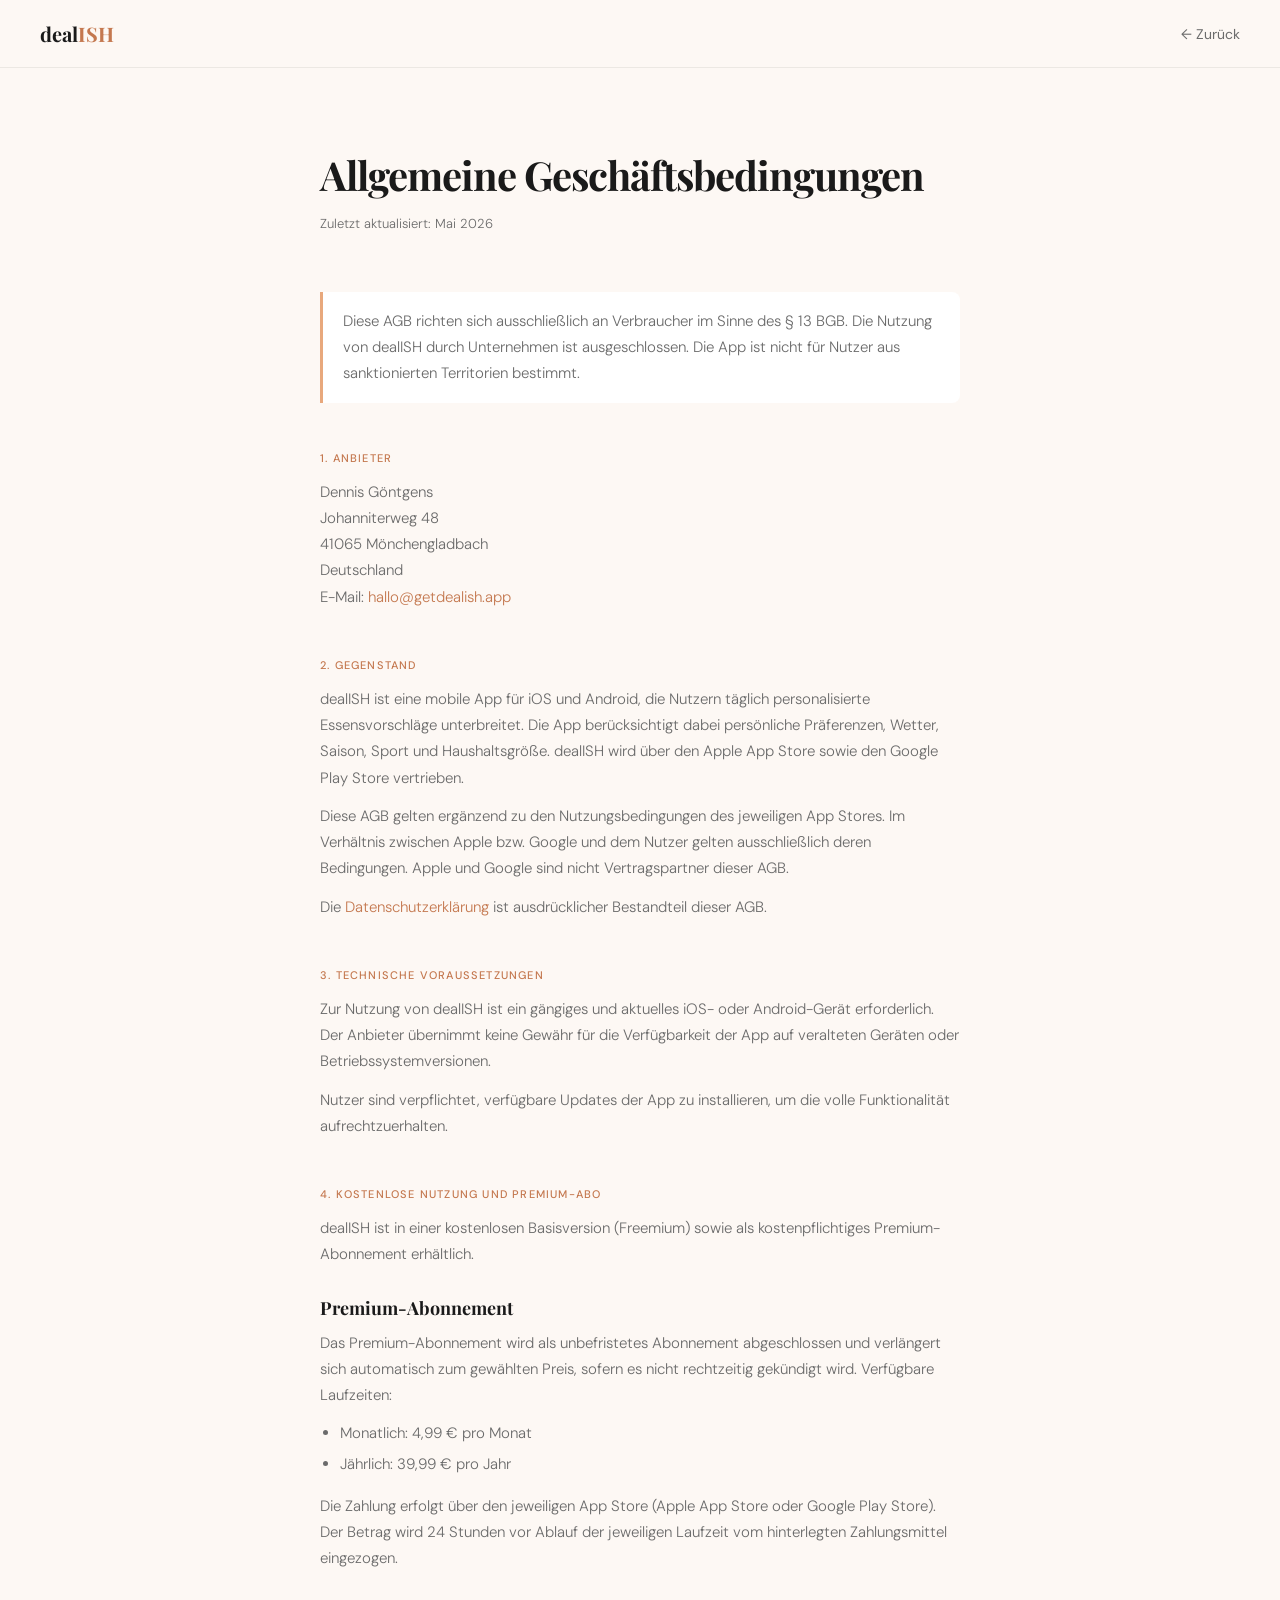
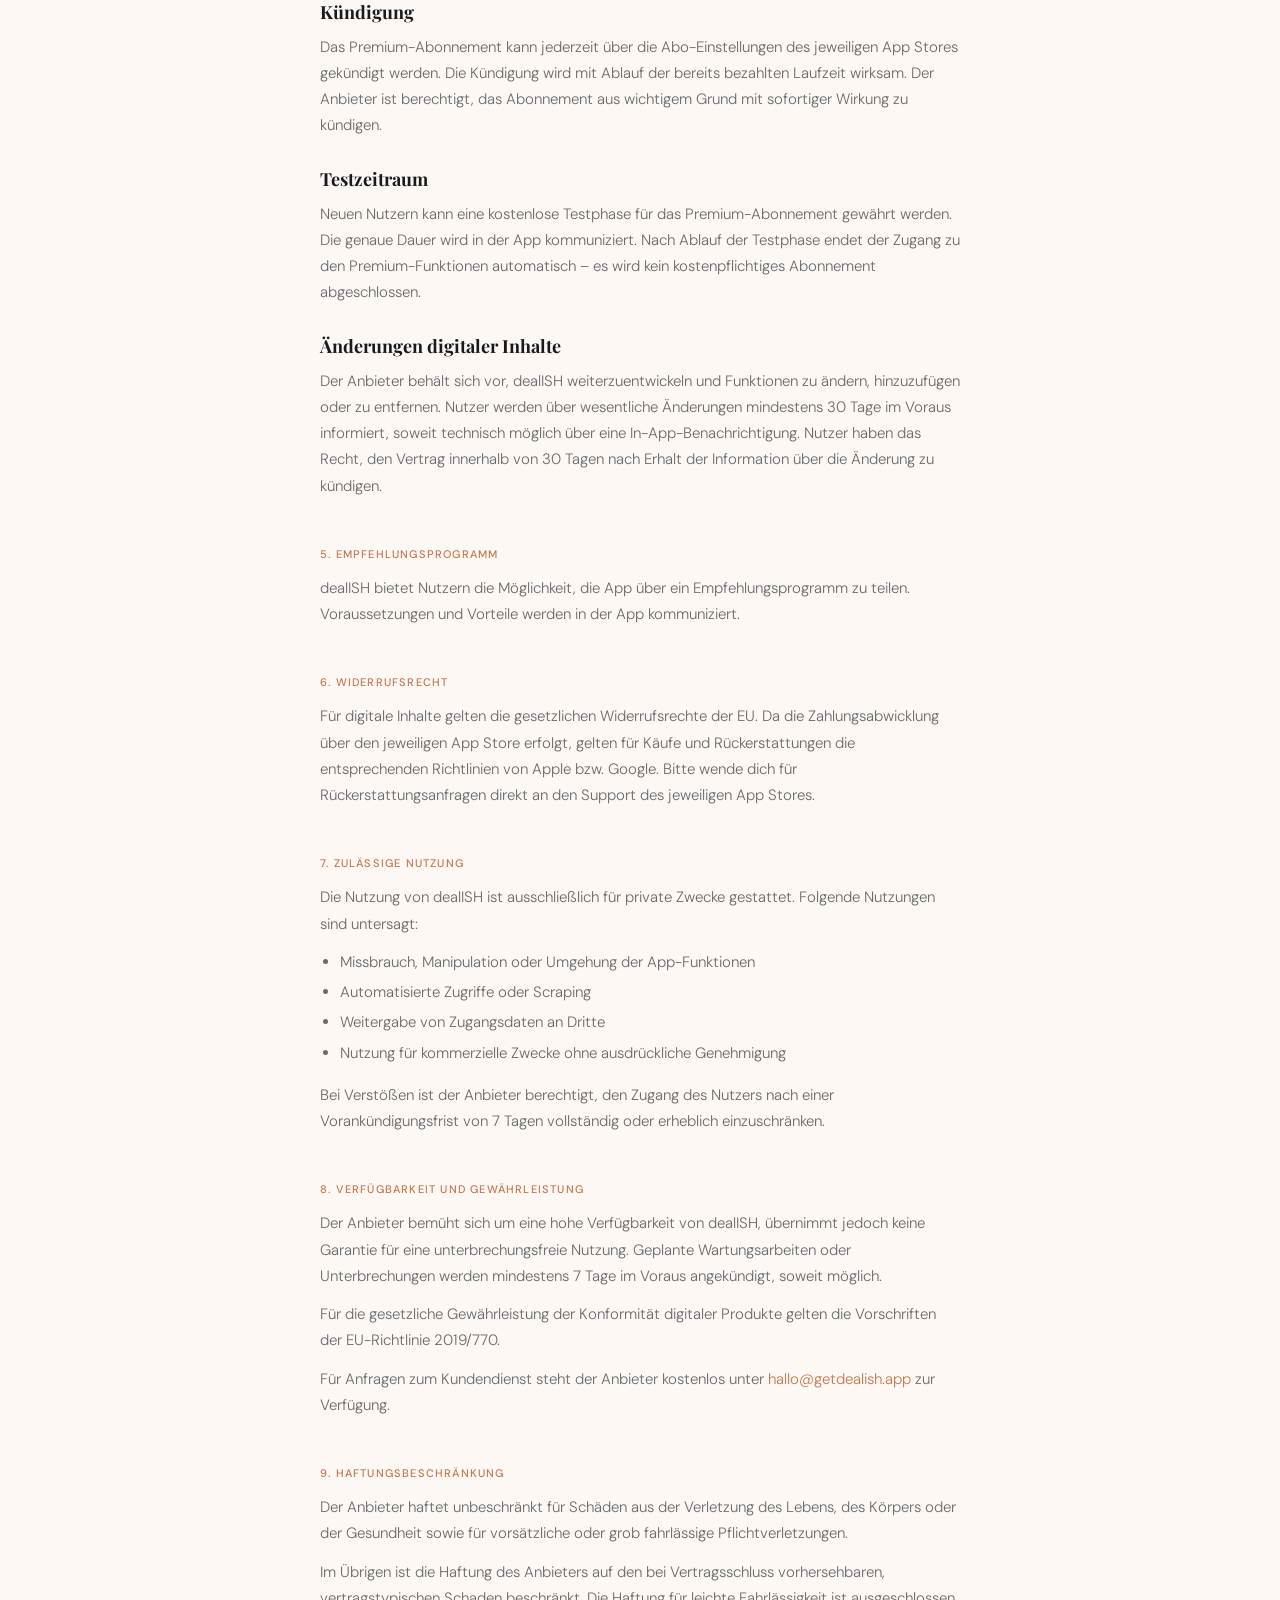
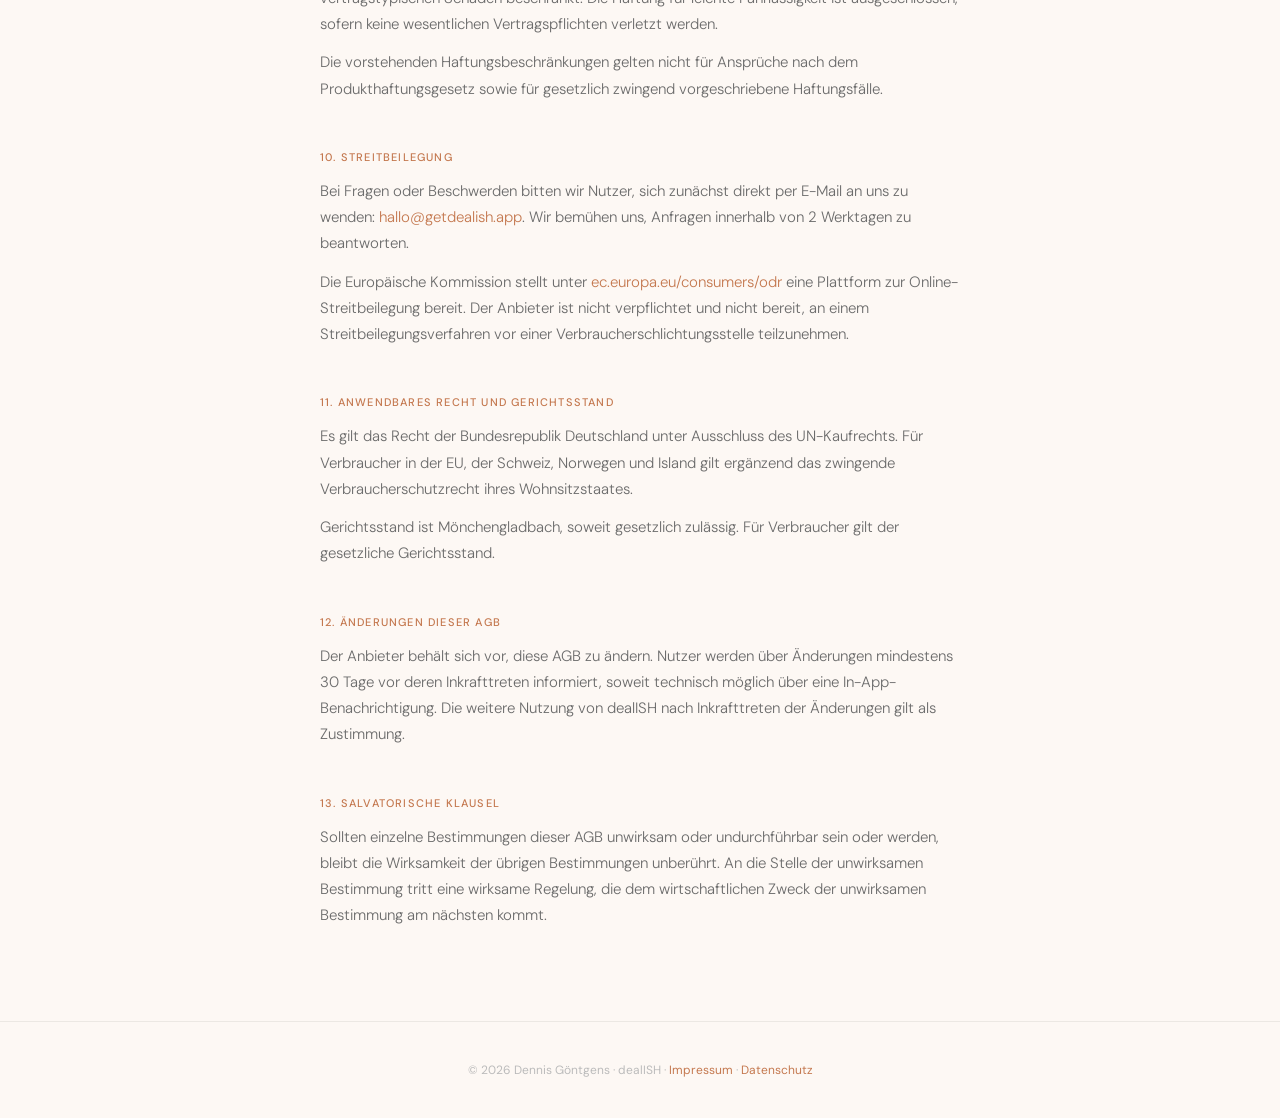
==== agb.html @ 706f97a4 "Add files via upload" ====
<!DOCTYPE html>
<html lang="de">
<head>
  <meta charset="UTF-8" />
  <meta name="viewport" content="width=device-width, initial-scale=1.0" />
  <title>Allgemeine Geschäftsbedingungen – dealISH</title>
  <link rel="preconnect" href="https://fonts.googleapis.com" />
  <link rel="preconnect" href="https://fonts.gstatic.com" crossorigin />
  <link href="https://fonts.googleapis.com/css2?family=Playfair+Display:wght@700&family=DM+Sans:wght@300;400;500&display=swap" rel="stylesheet" />
  <style>
    *, *::before, *::after { box-sizing: border-box; margin: 0; padding: 0; }
    :root {
      --apricot:       #E8A87C;
      --apricot-dark:  #C4784F;
      --text:          #1a1a1a;
      --text-secondary:#6b6b6b;
      --bg:            #fdf8f4;
      --white:         #ffffff;
    }
    body {
      font-family: 'DM Sans', sans-serif;
      background: var(--bg);
      color: var(--text);
      min-height: 100vh;
    }
    nav {
      padding: 20px 40px;
      display: flex;
      align-items: center;
      justify-content: space-between;
      border-bottom: 1px solid #ece8e3;
    }
    .nav-logo {
      font-family: 'Playfair Display', serif;
      font-size: 20px;
      font-weight: 700;
      color: var(--text);
      text-decoration: none;
    }
    .nav-logo span { color: var(--apricot-dark); }
    .nav-back {
      font-size: 14px;
      color: var(--text-secondary);
      text-decoration: none;
    }
    .nav-back:hover { color: var(--text); }
    main {
      max-width: 720px;
      margin: 0 auto;
      padding: 80px 40px;
    }
    h1 {
      font-family: 'Playfair Display', serif;
      font-size: 40px;
      font-weight: 700;
      letter-spacing: -1px;
      margin-bottom: 12px;
    }
    .last-updated {
      font-size: 13px;
      color: var(--text-secondary);
      margin-bottom: 56px;
    }
    h2 {
      font-size: 11px;
      font-weight: 500;
      letter-spacing: 1.2px;
      text-transform: uppercase;
      color: var(--apricot-dark);
      margin-top: 48px;
      margin-bottom: 14px;
    }
    h3 {
      font-family: 'Playfair Display', serif;
      font-size: 18px;
      font-weight: 700;
      margin-top: 28px;
      margin-bottom: 10px;
    }
    p {
      font-size: 15px;
      color: var(--text-secondary);
      line-height: 1.75;
      font-weight: 300;
      margin-bottom: 12px;
    }
    ul {
      margin: 8px 0 16px 20px;
    }
    ul li {
      font-size: 15px;
      color: var(--text-secondary);
      line-height: 1.75;
      font-weight: 300;
      margin-bottom: 4px;
    }
    a { color: var(--apricot-dark); text-decoration: none; }
    a:hover { text-decoration: underline; }
    .notice {
      background: var(--white);
      border-left: 3px solid var(--apricot);
      padding: 16px 20px;
      border-radius: 0 8px 8px 0;
      margin: 20px 0;
    }
    .notice p { margin: 0; }
    footer {
      padding: 40px;
      border-top: 1px solid #ece8e3;
      text-align: center;
      font-size: 12px;
      color: #bbb;
    }
    @media (max-width: 600px) {
      nav { padding: 16px 20px; }
      main { padding: 60px 20px; }
      h1 { font-size: 30px; }
    }
  </style>
</head>
<body>

  <nav>
    <a class="nav-logo" href="/">deal<span>ISH</span></a>
    <a class="nav-back" href="/">← Zurück</a>
  </nav>

  <main>
    <h1>Allgemeine Geschäftsbedingungen</h1>
    <p class="last-updated">Zuletzt aktualisiert: Mai 2026</p>

    <div class="notice">
      <p>Diese AGB richten sich ausschließlich an Verbraucher im Sinne des § 13 BGB. Die Nutzung von dealISH durch Unternehmen ist ausgeschlossen. Die App ist nicht für Nutzer aus sanktionierten Territorien bestimmt.</p>
    </div>

    <h2>1. Anbieter</h2>
    <p>
      Dennis Göntgens<br />
      Johanniterweg 48<br />
      41065 Mönchengladbach<br />
      Deutschland<br />
      E-Mail: <a href="mailto:hallo@getdealish.app">hallo@getdealish.app</a>
    </p>

    <h2>2. Gegenstand</h2>
    <p>dealISH ist eine mobile App für iOS und Android, die Nutzern täglich personalisierte Essensvorschläge unterbreitet. Die App berücksichtigt dabei persönliche Präferenzen, Wetter, Saison, Sport und Haushaltsgröße. dealISH wird über den Apple App Store sowie den Google Play Store vertrieben.</p>
    <p>Diese AGB gelten ergänzend zu den Nutzungsbedingungen des jeweiligen App Stores. Im Verhältnis zwischen Apple bzw. Google und dem Nutzer gelten ausschließlich deren Bedingungen. Apple und Google sind nicht Vertragspartner dieser AGB.</p>
    <p>Die <a href="https://www.iubenda.com/privacy-policy/76317912" target="_blank" rel="noopener">Datenschutzerklärung</a> ist ausdrücklicher Bestandteil dieser AGB.</p>

    <h2>3. Technische Voraussetzungen</h2>
    <p>Zur Nutzung von dealISH ist ein gängiges und aktuelles iOS- oder Android-Gerät erforderlich. Der Anbieter übernimmt keine Gewähr für die Verfügbarkeit der App auf veralteten Geräten oder Betriebssystemversionen.</p>
    <p>Nutzer sind verpflichtet, verfügbare Updates der App zu installieren, um die volle Funktionalität aufrechtzuerhalten.</p>

    <h2>4. Kostenlose Nutzung und Premium-Abo</h2>
    <p>dealISH ist in einer kostenlosen Basisversion (Freemium) sowie als kostenpflichtiges Premium-Abonnement erhältlich.</p>

    <h3>Premium-Abonnement</h3>
    <p>Das Premium-Abonnement wird als unbefristetes Abonnement abgeschlossen und verlängert sich automatisch zum gewählten Preis, sofern es nicht rechtzeitig gekündigt wird. Verfügbare Laufzeiten:</p>
    <ul>
      <li>Monatlich: 4,99 € pro Monat</li>
      <li>Jährlich: 39,99 € pro Jahr</li>
    </ul>
    <p>Die Zahlung erfolgt über den jeweiligen App Store (Apple App Store oder Google Play Store). Der Betrag wird 24 Stunden vor Ablauf der jeweiligen Laufzeit vom hinterlegten Zahlungsmittel eingezogen.</p>

    <h3>Kündigung</h3>
    <p>Das Premium-Abonnement kann jederzeit über die Abo-Einstellungen des jeweiligen App Stores gekündigt werden. Die Kündigung wird mit Ablauf der bereits bezahlten Laufzeit wirksam. Der Anbieter ist berechtigt, das Abonnement aus wichtigem Grund mit sofortiger Wirkung zu kündigen.</p>

    <h3>Testzeitraum</h3>
    <p>Neuen Nutzern kann eine kostenlose Testphase für das Premium-Abonnement gewährt werden. Die genaue Dauer wird in der App kommuniziert. Nach Ablauf der Testphase endet der Zugang zu den Premium-Funktionen automatisch – es wird kein kostenpflichtiges Abonnement abgeschlossen.</p>

    <h3>Änderungen digitaler Inhalte</h3>
    <p>Der Anbieter behält sich vor, dealISH weiterzuentwickeln und Funktionen zu ändern, hinzuzufügen oder zu entfernen. Nutzer werden über wesentliche Änderungen mindestens 30 Tage im Voraus informiert, soweit technisch möglich über eine In-App-Benachrichtigung. Nutzer haben das Recht, den Vertrag innerhalb von 30 Tagen nach Erhalt der Information über die Änderung zu kündigen.</p>

    <h2>5. Empfehlungsprogramm</h2>
    <p>dealISH bietet Nutzern die Möglichkeit, die App über ein Empfehlungsprogramm zu teilen. Voraussetzungen und Vorteile werden in der App kommuniziert.</p>

    <h2>6. Widerrufsrecht</h2>
    <p>Für digitale Inhalte gelten die gesetzlichen Widerrufsrechte der EU. Da die Zahlungsabwicklung über den jeweiligen App Store erfolgt, gelten für Käufe und Rückerstattungen die entsprechenden Richtlinien von Apple bzw. Google. Bitte wende dich für Rückerstattungsanfragen direkt an den Support des jeweiligen App Stores.</p>

    <h2>7. Zulässige Nutzung</h2>
    <p>Die Nutzung von dealISH ist ausschließlich für private Zwecke gestattet. Folgende Nutzungen sind untersagt:</p>
    <ul>
      <li>Missbrauch, Manipulation oder Umgehung der App-Funktionen</li>
      <li>Automatisierte Zugriffe oder Scraping</li>
      <li>Weitergabe von Zugangsdaten an Dritte</li>
      <li>Nutzung für kommerzielle Zwecke ohne ausdrückliche Genehmigung</li>
    </ul>
    <p>Bei Verstößen ist der Anbieter berechtigt, den Zugang des Nutzers nach einer Vorankündigungsfrist von 7 Tagen vollständig oder erheblich einzuschränken.</p>

    <h2>8. Verfügbarkeit und Gewährleistung</h2>
    <p>Der Anbieter bemüht sich um eine hohe Verfügbarkeit von dealISH, übernimmt jedoch keine Garantie für eine unterbrechungsfreie Nutzung. Geplante Wartungsarbeiten oder Unterbrechungen werden mindestens 7 Tage im Voraus angekündigt, soweit möglich.</p>
    <p>Für die gesetzliche Gewährleistung der Konformität digitaler Produkte gelten die Vorschriften der EU-Richtlinie 2019/770.</p>
    <p>Für Anfragen zum Kundendienst steht der Anbieter kostenlos unter <a href="mailto:hallo@getdealish.app">hallo@getdealish.app</a> zur Verfügung.</p>

    <h2>9. Haftungsbeschränkung</h2>
    <p>Der Anbieter haftet unbeschränkt für Schäden aus der Verletzung des Lebens, des Körpers oder der Gesundheit sowie für vorsätzliche oder grob fahrlässige Pflichtverletzungen.</p>
    <p>Im Übrigen ist die Haftung des Anbieters auf den bei Vertragsschluss vorhersehbaren, vertragstypischen Schaden beschränkt. Die Haftung für leichte Fahrlässigkeit ist ausgeschlossen, sofern keine wesentlichen Vertragspflichten verletzt werden.</p>
    <p>Die vorstehenden Haftungsbeschränkungen gelten nicht für Ansprüche nach dem Produkthaftungsgesetz sowie für gesetzlich zwingend vorgeschriebene Haftungsfälle.</p>

    <h2>10. Streitbeilegung</h2>
    <p>Bei Fragen oder Beschwerden bitten wir Nutzer, sich zunächst direkt per E-Mail an uns zu wenden: <a href="mailto:hallo@getdealish.app">hallo@getdealish.app</a>. Wir bemühen uns, Anfragen innerhalb von 2 Werktagen zu beantworten.</p>
    <p>Die Europäische Kommission stellt unter <a href="https://ec.europa.eu/consumers/odr" target="_blank" rel="noopener">ec.europa.eu/consumers/odr</a> eine Plattform zur Online-Streitbeilegung bereit. Der Anbieter ist nicht verpflichtet und nicht bereit, an einem Streitbeilegungsverfahren vor einer Verbraucherschlichtungsstelle teilzunehmen.</p>

    <h2>11. Anwendbares Recht und Gerichtsstand</h2>
    <p>Es gilt das Recht der Bundesrepublik Deutschland unter Ausschluss des UN-Kaufrechts. Für Verbraucher in der EU, der Schweiz, Norwegen und Island gilt ergänzend das zwingende Verbraucherschutzrecht ihres Wohnsitzstaates.</p>
    <p>Gerichtsstand ist Mönchengladbach, soweit gesetzlich zulässig. Für Verbraucher gilt der gesetzliche Gerichtsstand.</p>

    <h2>12. Änderungen dieser AGB</h2>
    <p>Der Anbieter behält sich vor, diese AGB zu ändern. Nutzer werden über Änderungen mindestens 30 Tage vor deren Inkrafttreten informiert, soweit technisch möglich über eine In-App-Benachrichtigung. Die weitere Nutzung von dealISH nach Inkrafttreten der Änderungen gilt als Zustimmung.</p>

    <h2>13. Salvatorische Klausel</h2>
    <p>Sollten einzelne Bestimmungen dieser AGB unwirksam oder undurchführbar sein oder werden, bleibt die Wirksamkeit der übrigen Bestimmungen unberührt. An die Stelle der unwirksamen Bestimmung tritt eine wirksame Regelung, die dem wirtschaftlichen Zweck der unwirksamen Bestimmung am nächsten kommt.</p>

  </main>

  <footer>
    © 2026 Dennis Göntgens · dealISH · <a href="/impressum.html">Impressum</a> · <a href="https://www.iubenda.com/privacy-policy/76317912" target="_blank" rel="noopener">Datenschutz</a>
  </footer>

</body>
</html>
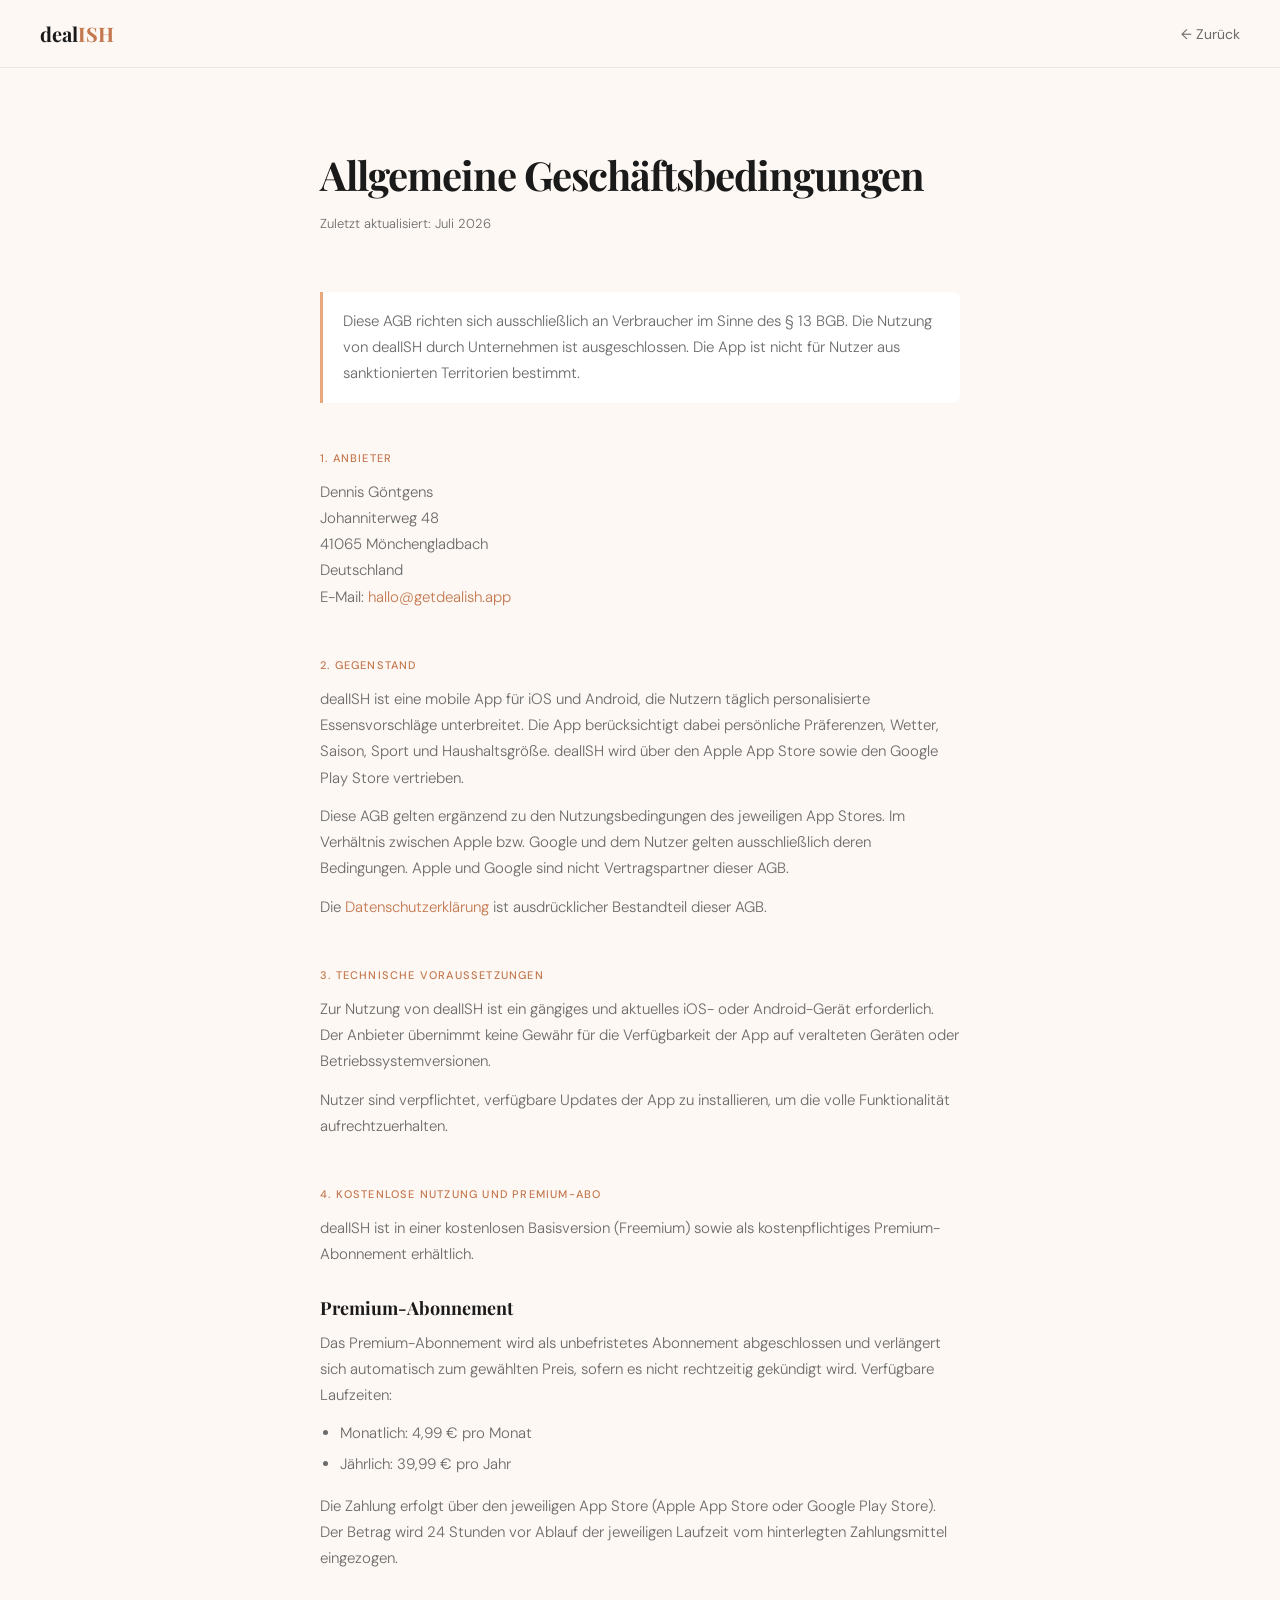
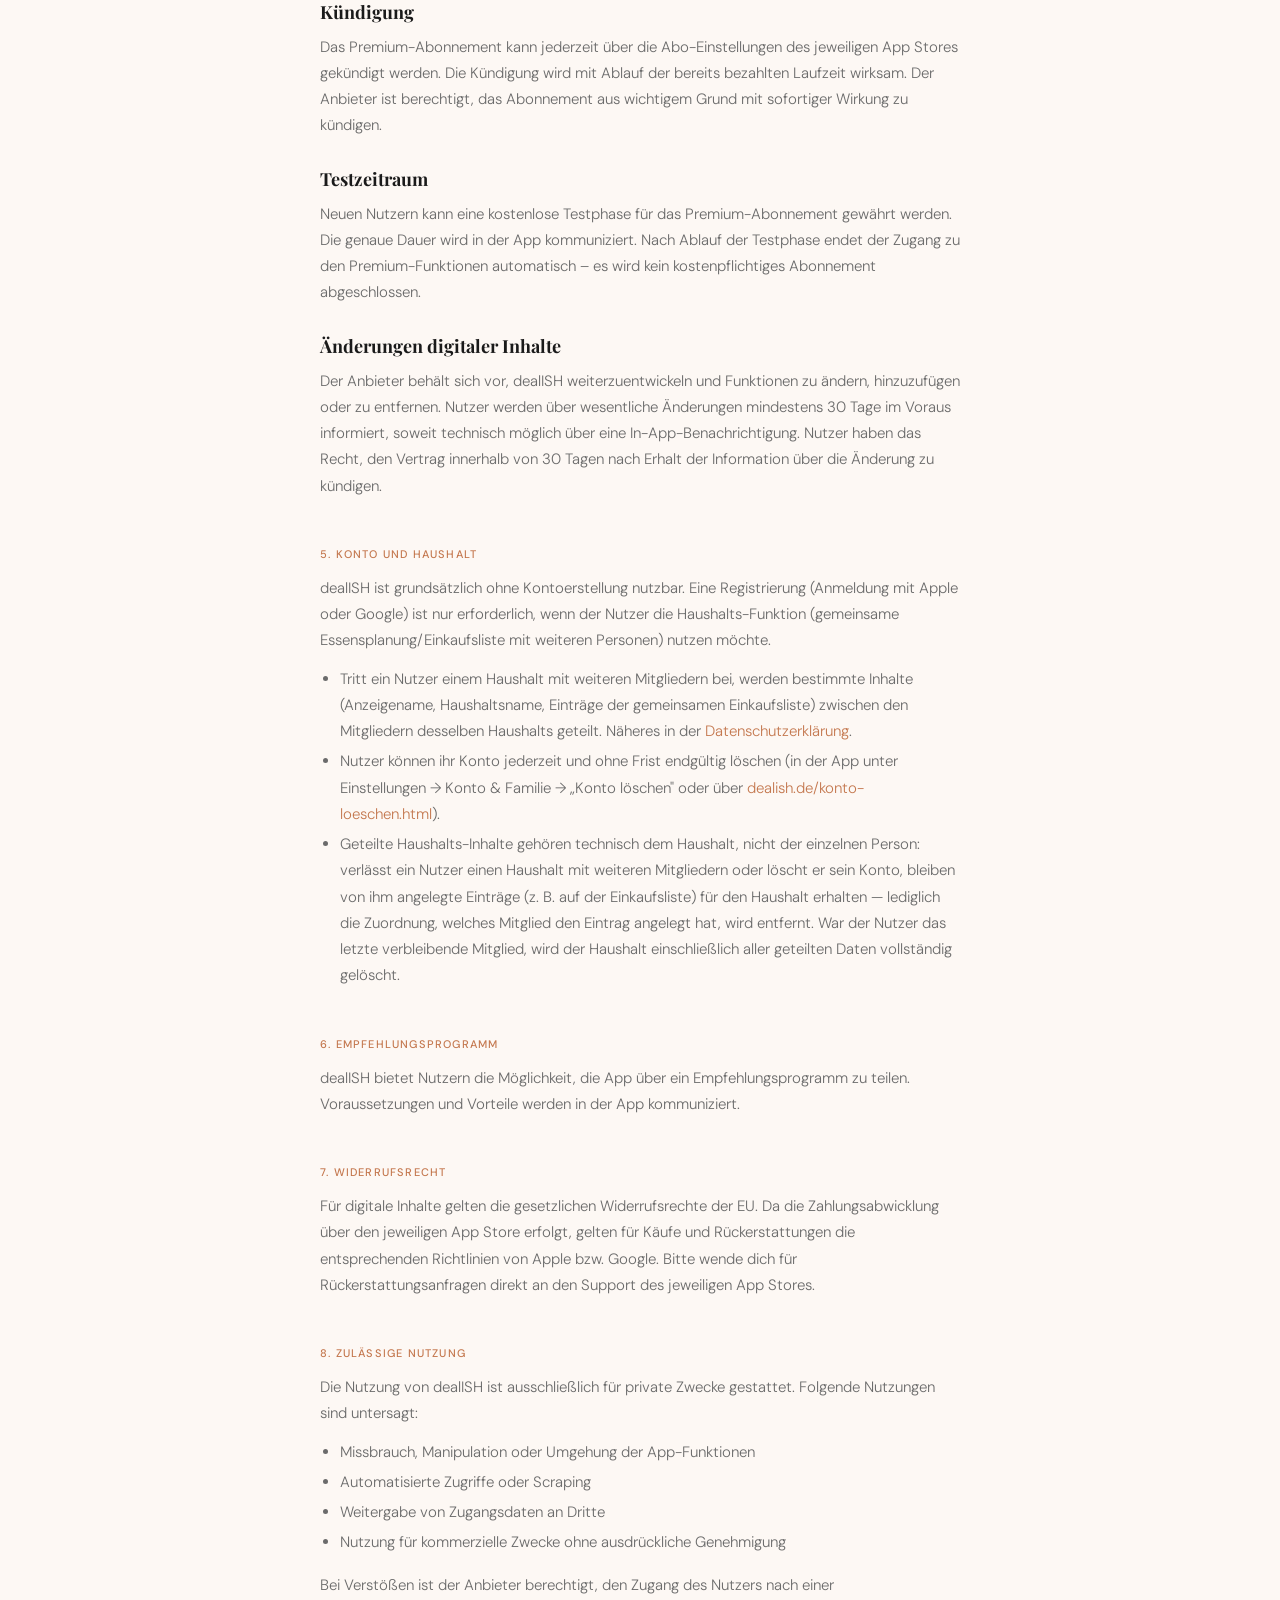
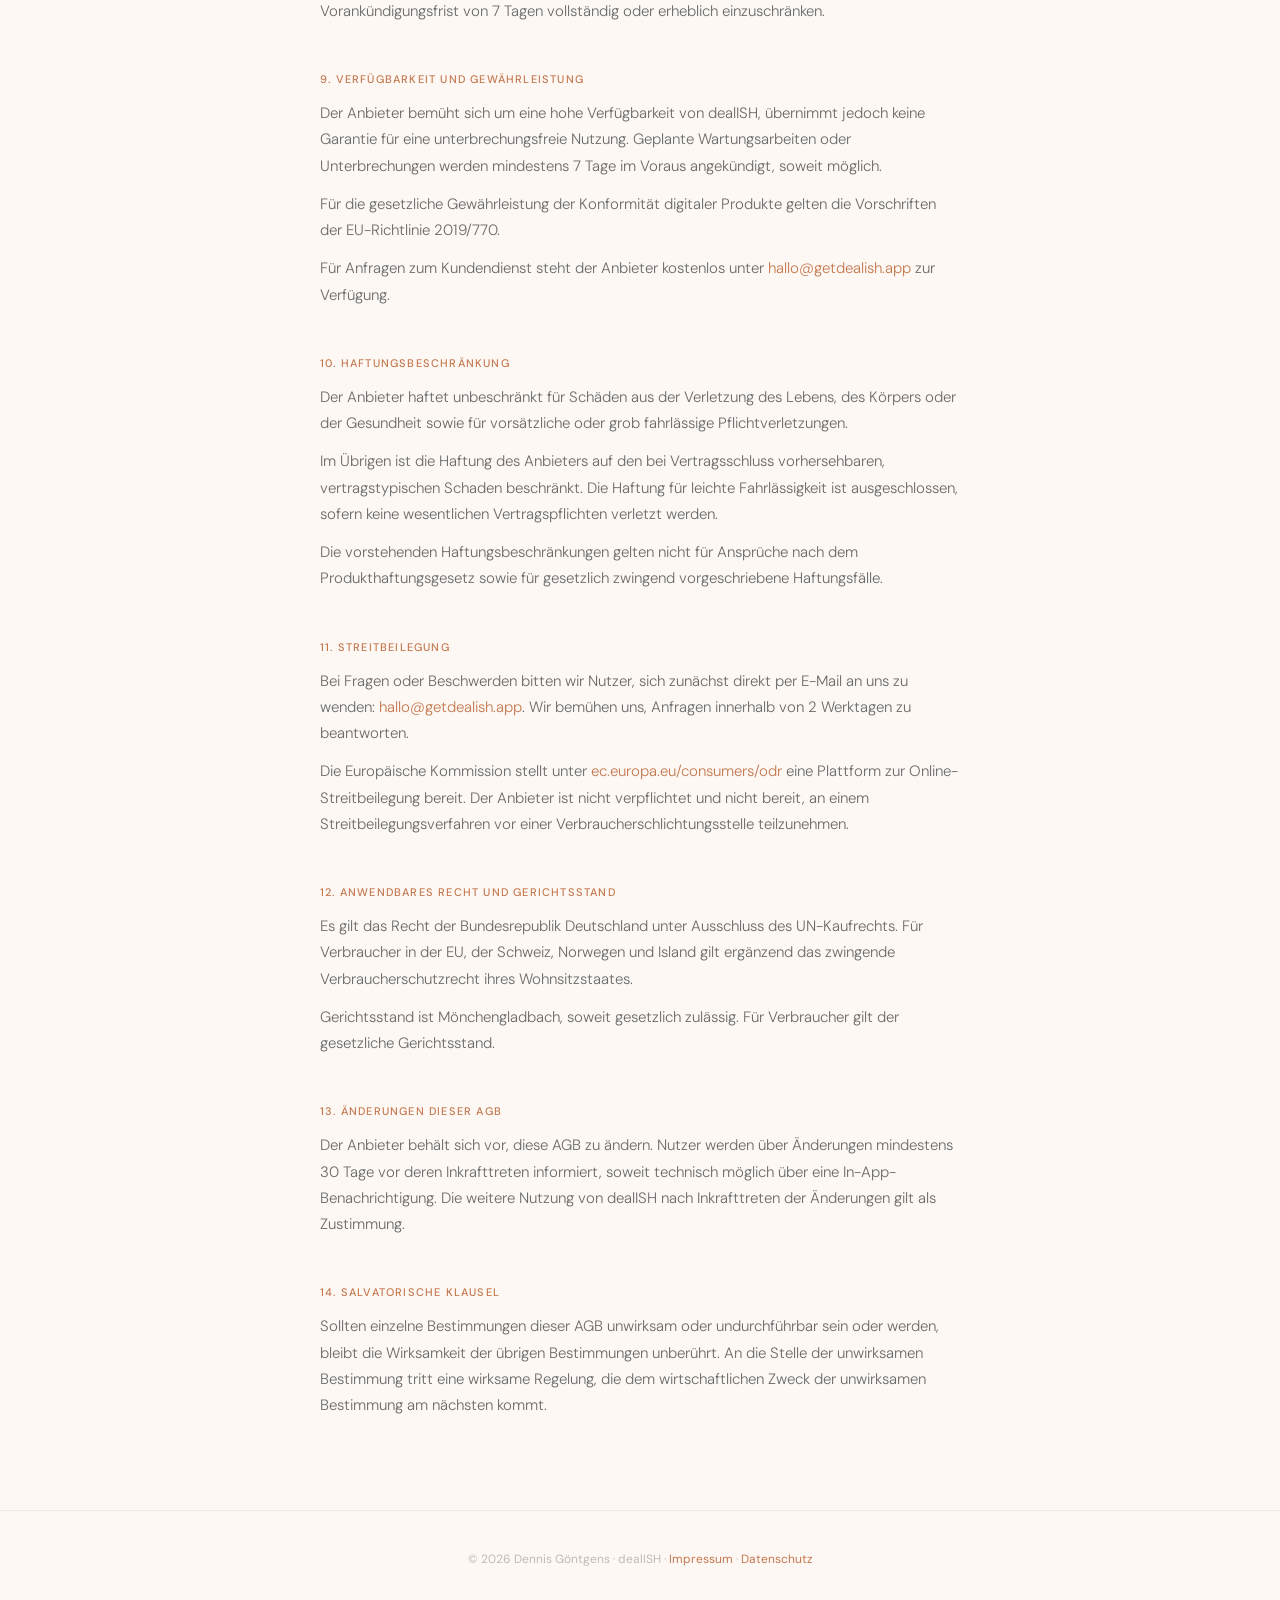
==== commit 3eaffbfc: "Add files via upload" ====
--- a/agb.html
+++ b/agb.html
@@ -127,7 +127,7 @@
 
   <main>
     <h1>Allgemeine Geschäftsbedingungen</h1>
-    <p class="last-updated">Zuletzt aktualisiert: Mai 2026</p>
+    <p class="last-updated">Zuletzt aktualisiert: Juli 2026</p>
 
     <div class="notice">
       <p>Diese AGB richten sich ausschließlich an Verbraucher im Sinne des § 13 BGB. Die Nutzung von dealISH durch Unternehmen ist ausgeschlossen. Die App ist nicht für Nutzer aus sanktionierten Territorien bestimmt.</p>
@@ -145,7 +145,7 @@
     <h2>2. Gegenstand</h2>
     <p>dealISH ist eine mobile App für iOS und Android, die Nutzern täglich personalisierte Essensvorschläge unterbreitet. Die App berücksichtigt dabei persönliche Präferenzen, Wetter, Saison, Sport und Haushaltsgröße. dealISH wird über den Apple App Store sowie den Google Play Store vertrieben.</p>
     <p>Diese AGB gelten ergänzend zu den Nutzungsbedingungen des jeweiligen App Stores. Im Verhältnis zwischen Apple bzw. Google und dem Nutzer gelten ausschließlich deren Bedingungen. Apple und Google sind nicht Vertragspartner dieser AGB.</p>
-    <p>Die <a href="https://www.iubenda.com/privacy-policy/76317912" target="_blank" rel="noopener">Datenschutzerklärung</a> ist ausdrücklicher Bestandteil dieser AGB.</p>
+    <p>Die <a href="/datenschutz.html">Datenschutzerklärung</a> ist ausdrücklicher Bestandteil dieser AGB.</p>
 
     <h2>3. Technische Voraussetzungen</h2>
     <p>Zur Nutzung von dealISH ist ein gängiges und aktuelles iOS- oder Android-Gerät erforderlich. Der Anbieter übernimmt keine Gewähr für die Verfügbarkeit der App auf veralteten Geräten oder Betriebssystemversionen.</p>
@@ -171,13 +171,21 @@
     <h3>Änderungen digitaler Inhalte</h3>
     <p>Der Anbieter behält sich vor, dealISH weiterzuentwickeln und Funktionen zu ändern, hinzuzufügen oder zu entfernen. Nutzer werden über wesentliche Änderungen mindestens 30 Tage im Voraus informiert, soweit technisch möglich über eine In-App-Benachrichtigung. Nutzer haben das Recht, den Vertrag innerhalb von 30 Tagen nach Erhalt der Information über die Änderung zu kündigen.</p>
 
-    <h2>5. Empfehlungsprogramm</h2>
+    <h2>5. Konto und Haushalt</h2>
+    <p>dealISH ist grundsätzlich ohne Kontoerstellung nutzbar. Eine Registrierung (Anmeldung mit Apple oder Google) ist nur erforderlich, wenn der Nutzer die Haushalts-Funktion (gemeinsame Essensplanung/Einkaufsliste mit weiteren Personen) nutzen möchte.</p>
+    <ul>
+      <li>Tritt ein Nutzer einem Haushalt mit weiteren Mitgliedern bei, werden bestimmte Inhalte (Anzeigename, Haushaltsname, Einträge der gemeinsamen Einkaufsliste) zwischen den Mitgliedern desselben Haushalts geteilt. Näheres in der <a href="/datenschutz.html">Datenschutzerklärung</a>.</li>
+      <li>Nutzer können ihr Konto jederzeit und ohne Frist endgültig löschen (in der App unter Einstellungen → Konto &amp; Familie → „Konto löschen" oder über <a href="https://dealish.de/konto-loeschen.html">dealish.de/konto-loeschen.html</a>).</li>
+      <li>Geteilte Haushalts-Inhalte gehören technisch dem Haushalt, nicht der einzelnen Person: verlässt ein Nutzer einen Haushalt mit weiteren Mitgliedern oder löscht er sein Konto, bleiben von ihm angelegte Einträge (z. B. auf der Einkaufsliste) für den Haushalt erhalten — lediglich die Zuordnung, welches Mitglied den Eintrag angelegt hat, wird entfernt. War der Nutzer das letzte verbleibende Mitglied, wird der Haushalt einschließlich aller geteilten Daten vollständig gelöscht.</li>
+    </ul>
+
+    <h2>6. Empfehlungsprogramm</h2>
     <p>dealISH bietet Nutzern die Möglichkeit, die App über ein Empfehlungsprogramm zu teilen. Voraussetzungen und Vorteile werden in der App kommuniziert.</p>
 
-    <h2>6. Widerrufsrecht</h2>
+    <h2>7. Widerrufsrecht</h2>
     <p>Für digitale Inhalte gelten die gesetzlichen Widerrufsrechte der EU. Da die Zahlungsabwicklung über den jeweiligen App Store erfolgt, gelten für Käufe und Rückerstattungen die entsprechenden Richtlinien von Apple bzw. Google. Bitte wende dich für Rückerstattungsanfragen direkt an den Support des jeweiligen App Stores.</p>
 
-    <h2>7. Zulässige Nutzung</h2>
+    <h2>8. Zulässige Nutzung</h2>
     <p>Die Nutzung von dealISH ist ausschließlich für private Zwecke gestattet. Folgende Nutzungen sind untersagt:</p>
     <ul>
       <li>Missbrauch, Manipulation oder Umgehung der App-Funktionen</li>
@@ -187,34 +195,34 @@
     </ul>
     <p>Bei Verstößen ist der Anbieter berechtigt, den Zugang des Nutzers nach einer Vorankündigungsfrist von 7 Tagen vollständig oder erheblich einzuschränken.</p>
 
-    <h2>8. Verfügbarkeit und Gewährleistung</h2>
+    <h2>9. Verfügbarkeit und Gewährleistung</h2>
     <p>Der Anbieter bemüht sich um eine hohe Verfügbarkeit von dealISH, übernimmt jedoch keine Garantie für eine unterbrechungsfreie Nutzung. Geplante Wartungsarbeiten oder Unterbrechungen werden mindestens 7 Tage im Voraus angekündigt, soweit möglich.</p>
     <p>Für die gesetzliche Gewährleistung der Konformität digitaler Produkte gelten die Vorschriften der EU-Richtlinie 2019/770.</p>
     <p>Für Anfragen zum Kundendienst steht der Anbieter kostenlos unter <a href="mailto:hallo@getdealish.app">hallo@getdealish.app</a> zur Verfügung.</p>
 
-    <h2>9. Haftungsbeschränkung</h2>
+    <h2>10. Haftungsbeschränkung</h2>
     <p>Der Anbieter haftet unbeschränkt für Schäden aus der Verletzung des Lebens, des Körpers oder der Gesundheit sowie für vorsätzliche oder grob fahrlässige Pflichtverletzungen.</p>
     <p>Im Übrigen ist die Haftung des Anbieters auf den bei Vertragsschluss vorhersehbaren, vertragstypischen Schaden beschränkt. Die Haftung für leichte Fahrlässigkeit ist ausgeschlossen, sofern keine wesentlichen Vertragspflichten verletzt werden.</p>
     <p>Die vorstehenden Haftungsbeschränkungen gelten nicht für Ansprüche nach dem Produkthaftungsgesetz sowie für gesetzlich zwingend vorgeschriebene Haftungsfälle.</p>
 
-    <h2>10. Streitbeilegung</h2>
+    <h2>11. Streitbeilegung</h2>
     <p>Bei Fragen oder Beschwerden bitten wir Nutzer, sich zunächst direkt per E-Mail an uns zu wenden: <a href="mailto:hallo@getdealish.app">hallo@getdealish.app</a>. Wir bemühen uns, Anfragen innerhalb von 2 Werktagen zu beantworten.</p>
     <p>Die Europäische Kommission stellt unter <a href="https://ec.europa.eu/consumers/odr" target="_blank" rel="noopener">ec.europa.eu/consumers/odr</a> eine Plattform zur Online-Streitbeilegung bereit. Der Anbieter ist nicht verpflichtet und nicht bereit, an einem Streitbeilegungsverfahren vor einer Verbraucherschlichtungsstelle teilzunehmen.</p>
 
-    <h2>11. Anwendbares Recht und Gerichtsstand</h2>
+    <h2>12. Anwendbares Recht und Gerichtsstand</h2>
     <p>Es gilt das Recht der Bundesrepublik Deutschland unter Ausschluss des UN-Kaufrechts. Für Verbraucher in der EU, der Schweiz, Norwegen und Island gilt ergänzend das zwingende Verbraucherschutzrecht ihres Wohnsitzstaates.</p>
     <p>Gerichtsstand ist Mönchengladbach, soweit gesetzlich zulässig. Für Verbraucher gilt der gesetzliche Gerichtsstand.</p>
 
-    <h2>12. Änderungen dieser AGB</h2>
+    <h2>13. Änderungen dieser AGB</h2>
     <p>Der Anbieter behält sich vor, diese AGB zu ändern. Nutzer werden über Änderungen mindestens 30 Tage vor deren Inkrafttreten informiert, soweit technisch möglich über eine In-App-Benachrichtigung. Die weitere Nutzung von dealISH nach Inkrafttreten der Änderungen gilt als Zustimmung.</p>
 
-    <h2>13. Salvatorische Klausel</h2>
+    <h2>14. Salvatorische Klausel</h2>
     <p>Sollten einzelne Bestimmungen dieser AGB unwirksam oder undurchführbar sein oder werden, bleibt die Wirksamkeit der übrigen Bestimmungen unberührt. An die Stelle der unwirksamen Bestimmung tritt eine wirksame Regelung, die dem wirtschaftlichen Zweck der unwirksamen Bestimmung am nächsten kommt.</p>
 
   </main>
 
   <footer>
-    © 2026 Dennis Göntgens · dealISH · <a href="/impressum.html">Impressum</a> · <a href="https://www.iubenda.com/privacy-policy/76317912" target="_blank" rel="noopener">Datenschutz</a>
+    © 2026 Dennis Göntgens · dealISH · <a href="/impressum.html">Impressum</a> · <a href="/datenschutz.html">Datenschutz</a>
   </footer>
 
 </body>
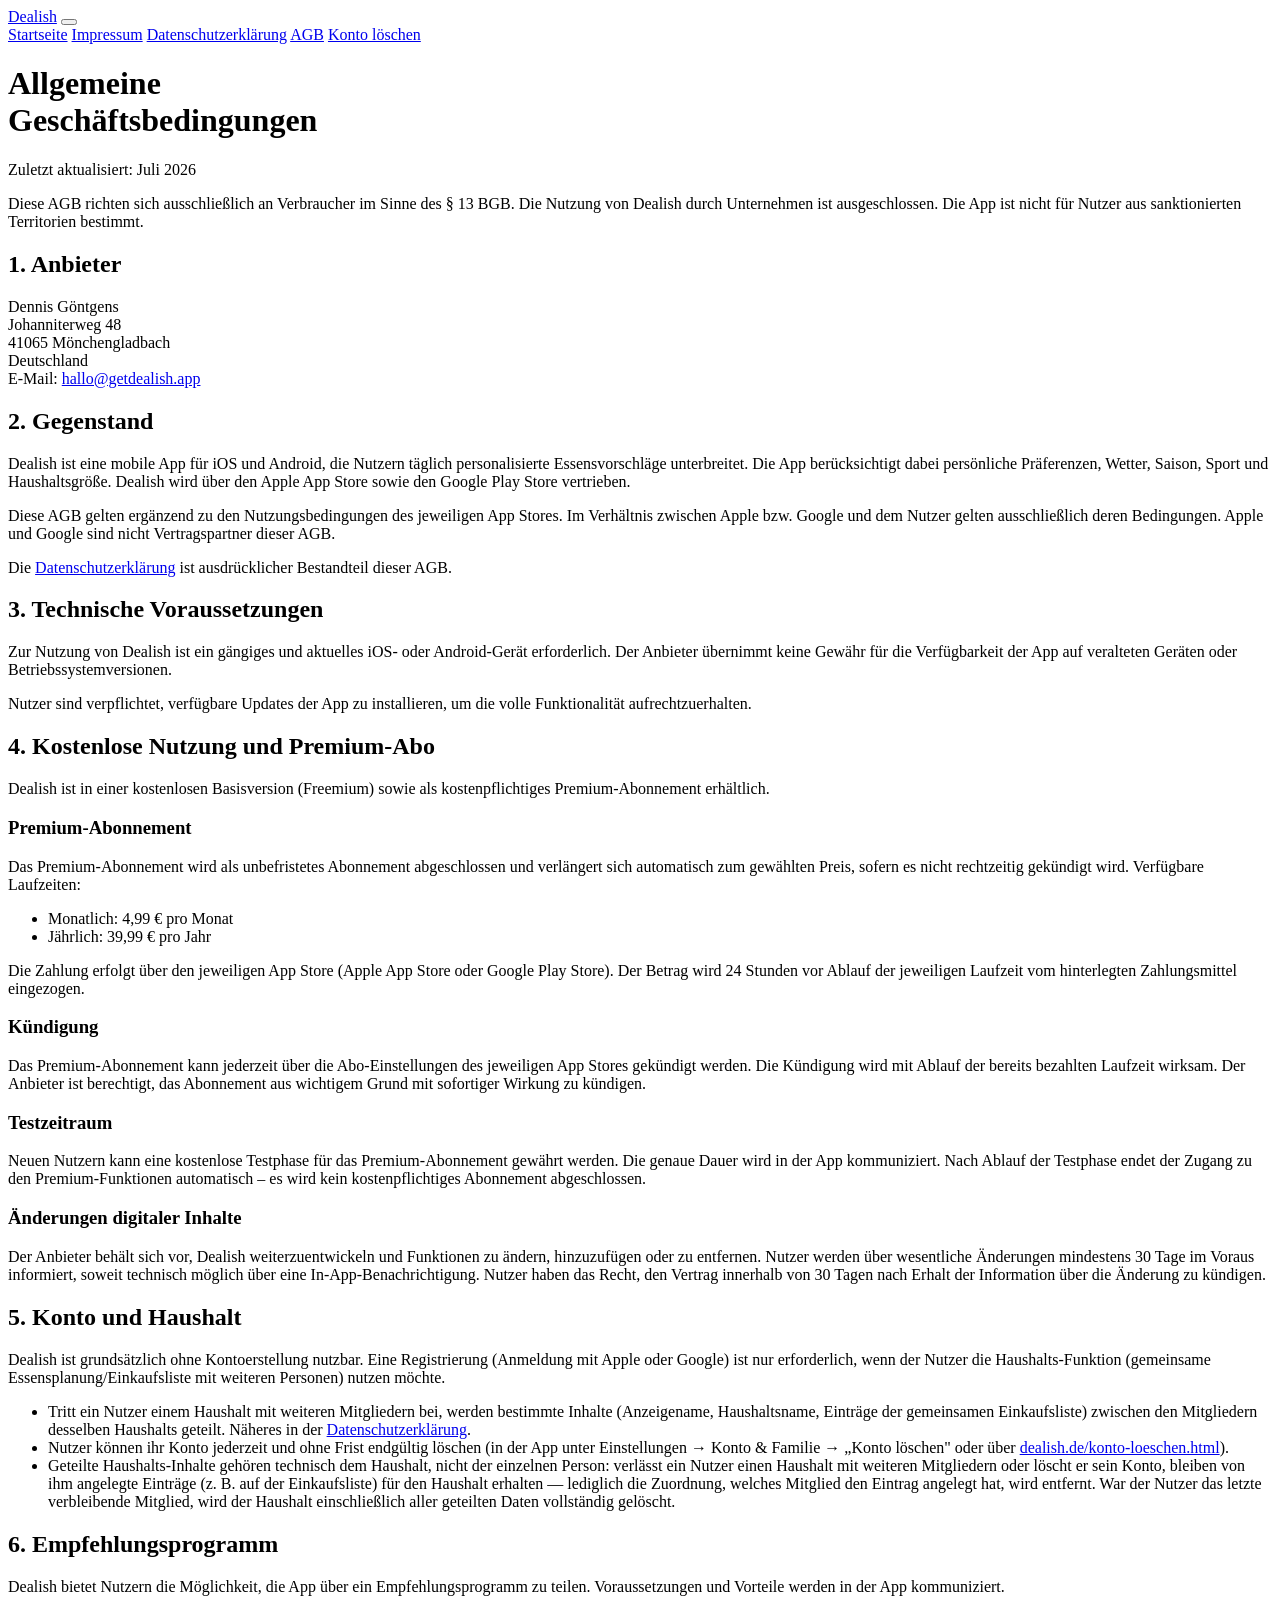
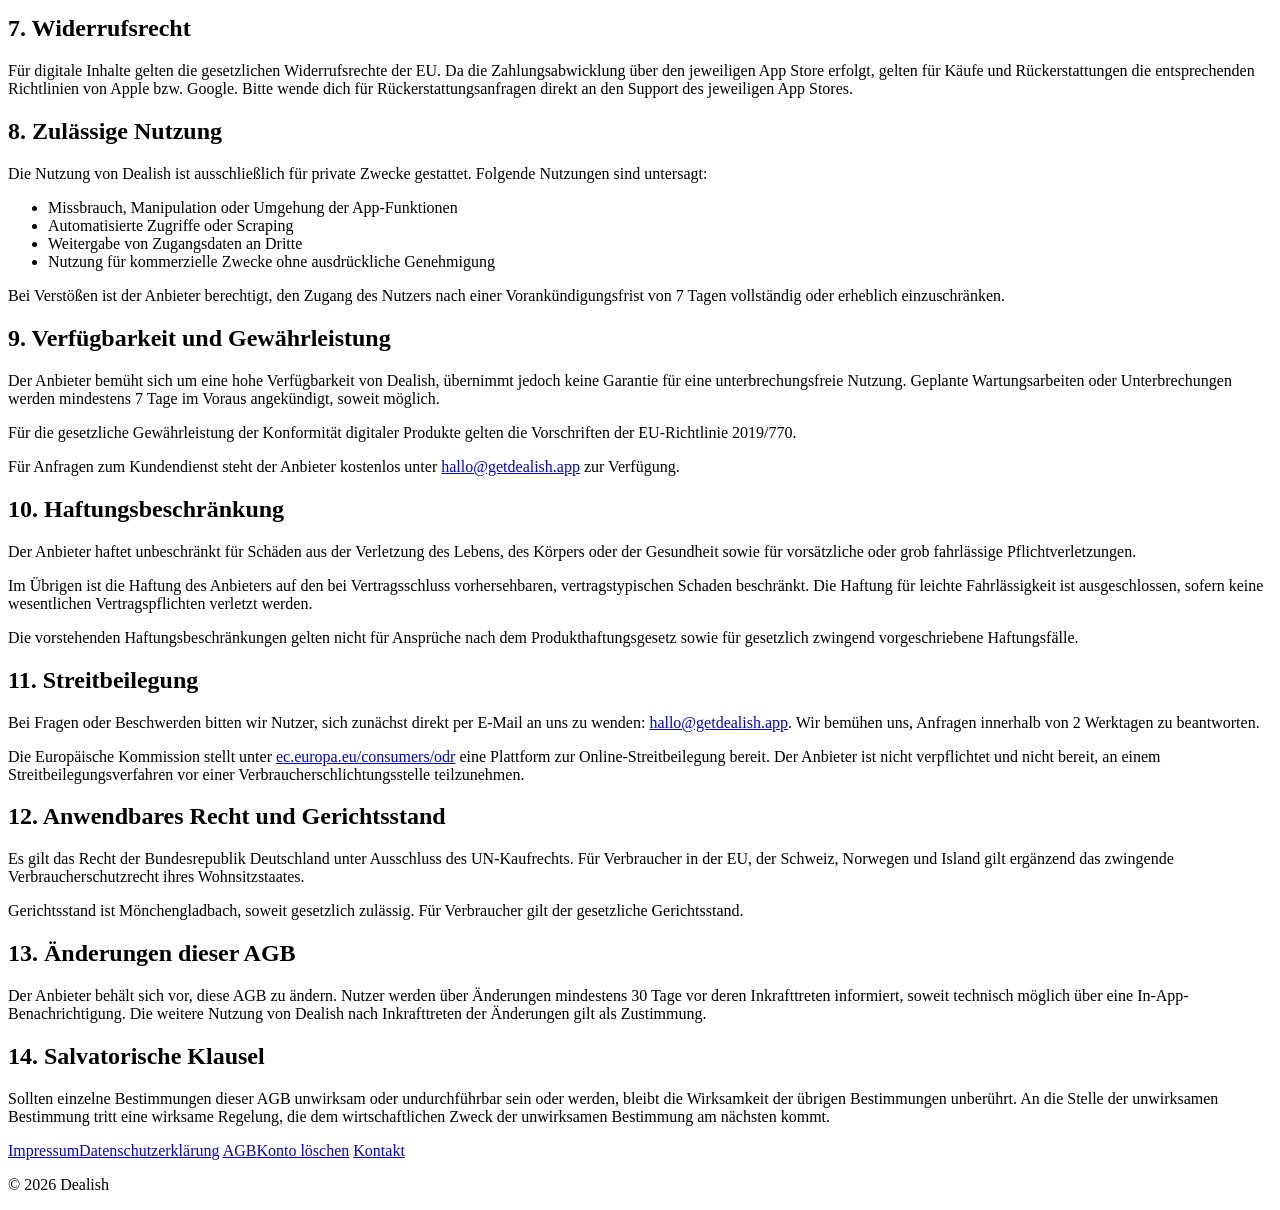
==== commit 97b81138: "Add files via upload" ====
--- a/agb.html
+++ b/agb.html
@@ -1,229 +1,135 @@
 <!DOCTYPE html>
 <html lang="de">
 <head>
-  <meta charset="UTF-8" />
-  <meta name="viewport" content="width=device-width, initial-scale=1.0" />
-  <title>Allgemeine Geschäftsbedingungen – dealISH</title>
-  <link rel="preconnect" href="https://fonts.googleapis.com" />
-  <link rel="preconnect" href="https://fonts.gstatic.com" crossorigin />
-  <link href="https://fonts.googleapis.com/css2?family=Playfair+Display:wght@700&family=DM+Sans:wght@300;400;500&display=swap" rel="stylesheet" />
-  <style>
-    *, *::before, *::after { box-sizing: border-box; margin: 0; padding: 0; }
-    :root {
-      --apricot:       #E8A87C;
-      --apricot-dark:  #C4784F;
-      --text:          #1a1a1a;
-      --text-secondary:#6b6b6b;
-      --bg:            #fdf8f4;
-      --white:         #ffffff;
-    }
-    body {
-      font-family: 'DM Sans', sans-serif;
-      background: var(--bg);
-      color: var(--text);
-      min-height: 100vh;
-    }
-    nav {
-      padding: 20px 40px;
-      display: flex;
-      align-items: center;
-      justify-content: space-between;
-      border-bottom: 1px solid #ece8e3;
-    }
-    .nav-logo {
-      font-family: 'Playfair Display', serif;
-      font-size: 20px;
-      font-weight: 700;
-      color: var(--text);
-      text-decoration: none;
-    }
-    .nav-logo span { color: var(--apricot-dark); }
-    .nav-back {
-      font-size: 14px;
-      color: var(--text-secondary);
-      text-decoration: none;
-    }
-    .nav-back:hover { color: var(--text); }
-    main {
-      max-width: 720px;
-      margin: 0 auto;
-      padding: 80px 40px;
-    }
-    h1 {
-      font-family: 'Playfair Display', serif;
-      font-size: 40px;
-      font-weight: 700;
-      letter-spacing: -1px;
-      margin-bottom: 12px;
-    }
-    .last-updated {
-      font-size: 13px;
-      color: var(--text-secondary);
-      margin-bottom: 56px;
-    }
-    h2 {
-      font-size: 11px;
-      font-weight: 500;
-      letter-spacing: 1.2px;
-      text-transform: uppercase;
-      color: var(--apricot-dark);
-      margin-top: 48px;
-      margin-bottom: 14px;
-    }
-    h3 {
-      font-family: 'Playfair Display', serif;
-      font-size: 18px;
-      font-weight: 700;
-      margin-top: 28px;
-      margin-bottom: 10px;
-    }
-    p {
-      font-size: 15px;
-      color: var(--text-secondary);
-      line-height: 1.75;
-      font-weight: 300;
-      margin-bottom: 12px;
-    }
-    ul {
-      margin: 8px 0 16px 20px;
-    }
-    ul li {
-      font-size: 15px;
-      color: var(--text-secondary);
-      line-height: 1.75;
-      font-weight: 300;
-      margin-bottom: 4px;
-    }
-    a { color: var(--apricot-dark); text-decoration: none; }
-    a:hover { text-decoration: underline; }
-    .notice {
-      background: var(--white);
-      border-left: 3px solid var(--apricot);
-      padding: 16px 20px;
-      border-radius: 0 8px 8px 0;
-      margin: 20px 0;
-    }
-    .notice p { margin: 0; }
-    footer {
-      padding: 40px;
-      border-top: 1px solid #ece8e3;
-      text-align: center;
-      font-size: 12px;
-      color: #bbb;
-    }
-    @media (max-width: 600px) {
-      nav { padding: 16px 20px; }
-      main { padding: 60px 20px; }
-      h1 { font-size: 30px; }
-    }
-  </style>
+<meta charset="UTF-8" />
+<meta name="viewport" content="width=device-width, initial-scale=1.0" />
+<title>Allgemeine Geschäftsbedingungen – Dealish</title>
+<link rel="stylesheet" href="css/tokens.css" />
+<link rel="stylesheet" href="css/site.css" />
+<link rel="stylesheet" href="css/legal.css" />
 </head>
 <body>
 
-  <nav>
-    <a class="nav-logo" href="/">deal<span>ISH</span></a>
-    <a class="nav-back" href="/">← Zurück</a>
-  </nav>
+<div class="kopf">
+  <a class="logo" href="index.html">Dealish</a>
+  <button class="burger" id="burger" aria-label="Menü öffnen" aria-expanded="false"><span></span><span></span><span></span></button>
+</div>
 
-  <main>
-    <h1>Allgemeine Geschäftsbedingungen</h1>
-    <p class="last-updated">Zuletzt aktualisiert: Juli 2026</p>
+<div class="schleier" id="schleier"></div>
+<nav class="menue" id="menue">
+  <a href="index.html">Startseite</a>
+  <a href="impressum.html">Impressum</a>
+  <a href="datenschutz.html">Datenschutzerklärung</a>
+  <a href="agb.html" class="aktiv">AGB</a>
+  <a href="konto-loeschen.html">Konto löschen</a>
+</nav>
 
-    <div class="notice">
-      <p>Diese AGB richten sich ausschließlich an Verbraucher im Sinne des § 13 BGB. Die Nutzung von dealISH durch Unternehmen ist ausgeschlossen. Die App ist nicht für Nutzer aus sanktionierten Territorien bestimmt.</p>
+<main class="legal">
+  <h1>Allgemeine<br />Geschäftsbedingungen</h1>
+  <p class="legal-datum">Zuletzt aktualisiert: Juli 2026</p>
+
+  <div class="notice">
+    <p>Diese AGB richten sich ausschließlich an Verbraucher im Sinne des § 13 BGB. Die Nutzung von Dealish durch Unternehmen ist ausgeschlossen. Die App ist nicht für Nutzer aus sanktionierten Territorien bestimmt.</p>
+  </div>
+
+  <h2>1. Anbieter</h2>
+  <p>
+    Dennis Göntgens<br />
+    Johanniterweg 48<br />
+    41065 Mönchengladbach<br />
+    Deutschland<br />
+    E-Mail: <a href="mailto:hallo@getdealish.app">hallo@getdealish.app</a>
+  </p>
+
+  <h2>2. Gegenstand</h2>
+  <p>Dealish ist eine mobile App für iOS und Android, die Nutzern täglich personalisierte Essensvorschläge unterbreitet. Die App berücksichtigt dabei persönliche Präferenzen, Wetter, Saison, Sport und Haushaltsgröße. Dealish wird über den Apple App Store sowie den Google Play Store vertrieben.</p>
+  <p>Diese AGB gelten ergänzend zu den Nutzungsbedingungen des jeweiligen App Stores. Im Verhältnis zwischen Apple bzw. Google und dem Nutzer gelten ausschließlich deren Bedingungen. Apple und Google sind nicht Vertragspartner dieser AGB.</p>
+  <p>Die <a href="datenschutz.html">Datenschutzerklärung</a> ist ausdrücklicher Bestandteil dieser AGB.</p>
+
+  <h2>3. Technische Voraussetzungen</h2>
+  <p>Zur Nutzung von Dealish ist ein gängiges und aktuelles iOS- oder Android-Gerät erforderlich. Der Anbieter übernimmt keine Gewähr für die Verfügbarkeit der App auf veralteten Geräten oder Betriebssystemversionen.</p>
+  <p>Nutzer sind verpflichtet, verfügbare Updates der App zu installieren, um die volle Funktionalität aufrechtzuerhalten.</p>
+
+  <h2>4. Kostenlose Nutzung und Premium-Abo</h2>
+  <p>Dealish ist in einer kostenlosen Basisversion (Freemium) sowie als kostenpflichtiges Premium-Abonnement erhältlich.</p>
+
+  <h3>Premium-Abonnement</h3>
+  <p>Das Premium-Abonnement wird als unbefristetes Abonnement abgeschlossen und verlängert sich automatisch zum gewählten Preis, sofern es nicht rechtzeitig gekündigt wird. Verfügbare Laufzeiten:</p>
+  <ul>
+    <li>Monatlich: 4,99 € pro Monat</li>
+    <li>Jährlich: 39,99 € pro Jahr</li>
+  </ul>
+  <p>Die Zahlung erfolgt über den jeweiligen App Store (Apple App Store oder Google Play Store). Der Betrag wird 24 Stunden vor Ablauf der jeweiligen Laufzeit vom hinterlegten Zahlungsmittel eingezogen.</p>
+
+  <h3>Kündigung</h3>
+  <p>Das Premium-Abonnement kann jederzeit über die Abo-Einstellungen des jeweiligen App Stores gekündigt werden. Die Kündigung wird mit Ablauf der bereits bezahlten Laufzeit wirksam. Der Anbieter ist berechtigt, das Abonnement aus wichtigem Grund mit sofortiger Wirkung zu kündigen.</p>
+
+  <h3>Testzeitraum</h3>
+  <p>Neuen Nutzern kann eine kostenlose Testphase für das Premium-Abonnement gewährt werden. Die genaue Dauer wird in der App kommuniziert. Nach Ablauf der Testphase endet der Zugang zu den Premium-Funktionen automatisch – es wird kein kostenpflichtiges Abonnement abgeschlossen.</p>
+
+  <h3>Änderungen digitaler Inhalte</h3>
+  <p>Der Anbieter behält sich vor, Dealish weiterzuentwickeln und Funktionen zu ändern, hinzuzufügen oder zu entfernen. Nutzer werden über wesentliche Änderungen mindestens 30 Tage im Voraus informiert, soweit technisch möglich über eine In-App-Benachrichtigung. Nutzer haben das Recht, den Vertrag innerhalb von 30 Tagen nach Erhalt der Information über die Änderung zu kündigen.</p>
+
+  <h2>5. Konto und Haushalt</h2>
+  <p>Dealish ist grundsätzlich ohne Kontoerstellung nutzbar. Eine Registrierung (Anmeldung mit Apple oder Google) ist nur erforderlich, wenn der Nutzer die Haushalts-Funktion (gemeinsame Essensplanung/Einkaufsliste mit weiteren Personen) nutzen möchte.</p>
+  <ul>
+    <li>Tritt ein Nutzer einem Haushalt mit weiteren Mitgliedern bei, werden bestimmte Inhalte (Anzeigename, Haushaltsname, Einträge der gemeinsamen Einkaufsliste) zwischen den Mitgliedern desselben Haushalts geteilt. Näheres in der <a href="datenschutz.html">Datenschutzerklärung</a>.</li>
+    <li>Nutzer können ihr Konto jederzeit und ohne Frist endgültig löschen (in der App unter Einstellungen → Konto &amp; Familie → „Konto löschen" oder über <a href="https://dealish.de/konto-loeschen.html">dealish.de/konto-loeschen.html</a>).</li>
+    <li>Geteilte Haushalts-Inhalte gehören technisch dem Haushalt, nicht der einzelnen Person: verlässt ein Nutzer einen Haushalt mit weiteren Mitgliedern oder löscht er sein Konto, bleiben von ihm angelegte Einträge (z. B. auf der Einkaufsliste) für den Haushalt erhalten — lediglich die Zuordnung, welches Mitglied den Eintrag angelegt hat, wird entfernt. War der Nutzer das letzte verbleibende Mitglied, wird der Haushalt einschließlich aller geteilten Daten vollständig gelöscht.</li>
+  </ul>
+
+  <h2>6. Empfehlungsprogramm</h2>
+  <p>Dealish bietet Nutzern die Möglichkeit, die App über ein Empfehlungsprogramm zu teilen. Voraussetzungen und Vorteile werden in der App kommuniziert.</p>
+
+  <h2>7. Widerrufsrecht</h2>
+  <p>Für digitale Inhalte gelten die gesetzlichen Widerrufsrechte der EU. Da die Zahlungsabwicklung über den jeweiligen App Store erfolgt, gelten für Käufe und Rückerstattungen die entsprechenden Richtlinien von Apple bzw. Google. Bitte wende dich für Rückerstattungsanfragen direkt an den Support des jeweiligen App Stores.</p>
+
+  <h2>8. Zulässige Nutzung</h2>
+  <p>Die Nutzung von Dealish ist ausschließlich für private Zwecke gestattet. Folgende Nutzungen sind untersagt:</p>
+  <ul>
+    <li>Missbrauch, Manipulation oder Umgehung der App-Funktionen</li>
+    <li>Automatisierte Zugriffe oder Scraping</li>
+    <li>Weitergabe von Zugangsdaten an Dritte</li>
+    <li>Nutzung für kommerzielle Zwecke ohne ausdrückliche Genehmigung</li>
+  </ul>
+  <p>Bei Verstößen ist der Anbieter berechtigt, den Zugang des Nutzers nach einer Vorankündigungsfrist von 7 Tagen vollständig oder erheblich einzuschränken.</p>
+
+  <h2>9. Verfügbarkeit und Gewährleistung</h2>
+  <p>Der Anbieter bemüht sich um eine hohe Verfügbarkeit von Dealish, übernimmt jedoch keine Garantie für eine unterbrechungsfreie Nutzung. Geplante Wartungsarbeiten oder Unterbrechungen werden mindestens 7 Tage im Voraus angekündigt, soweit möglich.</p>
+  <p>Für die gesetzliche Gewährleistung der Konformität digitaler Produkte gelten die Vorschriften der EU-Richtlinie 2019/770.</p>
+  <p>Für Anfragen zum Kundendienst steht der Anbieter kostenlos unter <a href="mailto:hallo@getdealish.app">hallo@getdealish.app</a> zur Verfügung.</p>
+
+  <h2>10. Haftungsbeschränkung</h2>
+  <p>Der Anbieter haftet unbeschränkt für Schäden aus der Verletzung des Lebens, des Körpers oder der Gesundheit sowie für vorsätzliche oder grob fahrlässige Pflichtverletzungen.</p>
+  <p>Im Übrigen ist die Haftung des Anbieters auf den bei Vertragsschluss vorhersehbaren, vertragstypischen Schaden beschränkt. Die Haftung für leichte Fahrlässigkeit ist ausgeschlossen, sofern keine wesentlichen Vertragspflichten verletzt werden.</p>
+  <p>Die vorstehenden Haftungsbeschränkungen gelten nicht für Ansprüche nach dem Produkthaftungsgesetz sowie für gesetzlich zwingend vorgeschriebene Haftungsfälle.</p>
+
+  <h2>11. Streitbeilegung</h2>
+  <p>Bei Fragen oder Beschwerden bitten wir Nutzer, sich zunächst direkt per E-Mail an uns zu wenden: <a href="mailto:hallo@getdealish.app">hallo@getdealish.app</a>. Wir bemühen uns, Anfragen innerhalb von 2 Werktagen zu beantworten.</p>
+  <p>Die Europäische Kommission stellt unter <a href="https://ec.europa.eu/consumers/odr" target="_blank" rel="noopener">ec.europa.eu/consumers/odr</a> eine Plattform zur Online-Streitbeilegung bereit. Der Anbieter ist nicht verpflichtet und nicht bereit, an einem Streitbeilegungsverfahren vor einer Verbraucherschlichtungsstelle teilzunehmen.</p>
+
+  <h2>12. Anwendbares Recht und Gerichtsstand</h2>
+  <p>Es gilt das Recht der Bundesrepublik Deutschland unter Ausschluss des UN-Kaufrechts. Für Verbraucher in der EU, der Schweiz, Norwegen und Island gilt ergänzend das zwingende Verbraucherschutzrecht ihres Wohnsitzstaates.</p>
+  <p>Gerichtsstand ist Mönchengladbach, soweit gesetzlich zulässig. Für Verbraucher gilt der gesetzliche Gerichtsstand.</p>
+
+  <h2>13. Änderungen dieser AGB</h2>
+  <p>Der Anbieter behält sich vor, diese AGB zu ändern. Nutzer werden über Änderungen mindestens 30 Tage vor deren Inkrafttreten informiert, soweit technisch möglich über eine In-App-Benachrichtigung. Die weitere Nutzung von Dealish nach Inkrafttreten der Änderungen gilt als Zustimmung.</p>
+
+  <h2>14. Salvatorische Klausel</h2>
+  <p>Sollten einzelne Bestimmungen dieser AGB unwirksam oder undurchführbar sein oder werden, bleibt die Wirksamkeit der übrigen Bestimmungen unberührt. An die Stelle der unwirksamen Bestimmung tritt eine wirksame Regelung, die dem wirtschaftlichen Zweck der unwirksamen Bestimmung am nächsten kommt.</p>
+</main>
+
+<footer>
+  <div class="footer-inner">
+    <div class="footer-links">
+      <a href="impressum.html">Impressum</a><a href="datenschutz.html">Datenschutzerklärung</a>
+      <a href="agb.html" class="aktiv">AGB</a><a href="konto-loeschen.html">Konto löschen</a>
+      <a href="mailto:hallo@getdealish.app">Kontakt</a>
     </div>
+    <p class="footer-copy">© 2026 Dealish</p>
+  </div>
+</footer>
 
-    <h2>1. Anbieter</h2>
-    <p>
-      Dennis Göntgens<br />
-      Johanniterweg 48<br />
-      41065 Mönchengladbach<br />
-      Deutschland<br />
-      E-Mail: <a href="mailto:hallo@getdealish.app">hallo@getdealish.app</a>
-    </p>
-
-    <h2>2. Gegenstand</h2>
-    <p>dealISH ist eine mobile App für iOS und Android, die Nutzern täglich personalisierte Essensvorschläge unterbreitet. Die App berücksichtigt dabei persönliche Präferenzen, Wetter, Saison, Sport und Haushaltsgröße. dealISH wird über den Apple App Store sowie den Google Play Store vertrieben.</p>
-    <p>Diese AGB gelten ergänzend zu den Nutzungsbedingungen des jeweiligen App Stores. Im Verhältnis zwischen Apple bzw. Google und dem Nutzer gelten ausschließlich deren Bedingungen. Apple und Google sind nicht Vertragspartner dieser AGB.</p>
-    <p>Die <a href="/datenschutz.html">Datenschutzerklärung</a> ist ausdrücklicher Bestandteil dieser AGB.</p>
-
-    <h2>3. Technische Voraussetzungen</h2>
-    <p>Zur Nutzung von dealISH ist ein gängiges und aktuelles iOS- oder Android-Gerät erforderlich. Der Anbieter übernimmt keine Gewähr für die Verfügbarkeit der App auf veralteten Geräten oder Betriebssystemversionen.</p>
-    <p>Nutzer sind verpflichtet, verfügbare Updates der App zu installieren, um die volle Funktionalität aufrechtzuerhalten.</p>
-
-    <h2>4. Kostenlose Nutzung und Premium-Abo</h2>
-    <p>dealISH ist in einer kostenlosen Basisversion (Freemium) sowie als kostenpflichtiges Premium-Abonnement erhältlich.</p>
-
-    <h3>Premium-Abonnement</h3>
-    <p>Das Premium-Abonnement wird als unbefristetes Abonnement abgeschlossen und verlängert sich automatisch zum gewählten Preis, sofern es nicht rechtzeitig gekündigt wird. Verfügbare Laufzeiten:</p>
-    <ul>
-      <li>Monatlich: 4,99 € pro Monat</li>
-      <li>Jährlich: 39,99 € pro Jahr</li>
-    </ul>
-    <p>Die Zahlung erfolgt über den jeweiligen App Store (Apple App Store oder Google Play Store). Der Betrag wird 24 Stunden vor Ablauf der jeweiligen Laufzeit vom hinterlegten Zahlungsmittel eingezogen.</p>
-
-    <h3>Kündigung</h3>
-    <p>Das Premium-Abonnement kann jederzeit über die Abo-Einstellungen des jeweiligen App Stores gekündigt werden. Die Kündigung wird mit Ablauf der bereits bezahlten Laufzeit wirksam. Der Anbieter ist berechtigt, das Abonnement aus wichtigem Grund mit sofortiger Wirkung zu kündigen.</p>
-
-    <h3>Testzeitraum</h3>
-    <p>Neuen Nutzern kann eine kostenlose Testphase für das Premium-Abonnement gewährt werden. Die genaue Dauer wird in der App kommuniziert. Nach Ablauf der Testphase endet der Zugang zu den Premium-Funktionen automatisch – es wird kein kostenpflichtiges Abonnement abgeschlossen.</p>
-
-    <h3>Änderungen digitaler Inhalte</h3>
-    <p>Der Anbieter behält sich vor, dealISH weiterzuentwickeln und Funktionen zu ändern, hinzuzufügen oder zu entfernen. Nutzer werden über wesentliche Änderungen mindestens 30 Tage im Voraus informiert, soweit technisch möglich über eine In-App-Benachrichtigung. Nutzer haben das Recht, den Vertrag innerhalb von 30 Tagen nach Erhalt der Information über die Änderung zu kündigen.</p>
-
-    <h2>5. Konto und Haushalt</h2>
-    <p>dealISH ist grundsätzlich ohne Kontoerstellung nutzbar. Eine Registrierung (Anmeldung mit Apple oder Google) ist nur erforderlich, wenn der Nutzer die Haushalts-Funktion (gemeinsame Essensplanung/Einkaufsliste mit weiteren Personen) nutzen möchte.</p>
-    <ul>
-      <li>Tritt ein Nutzer einem Haushalt mit weiteren Mitgliedern bei, werden bestimmte Inhalte (Anzeigename, Haushaltsname, Einträge der gemeinsamen Einkaufsliste) zwischen den Mitgliedern desselben Haushalts geteilt. Näheres in der <a href="/datenschutz.html">Datenschutzerklärung</a>.</li>
-      <li>Nutzer können ihr Konto jederzeit und ohne Frist endgültig löschen (in der App unter Einstellungen → Konto &amp; Familie → „Konto löschen" oder über <a href="https://dealish.de/konto-loeschen.html">dealish.de/konto-loeschen.html</a>).</li>
-      <li>Geteilte Haushalts-Inhalte gehören technisch dem Haushalt, nicht der einzelnen Person: verlässt ein Nutzer einen Haushalt mit weiteren Mitgliedern oder löscht er sein Konto, bleiben von ihm angelegte Einträge (z. B. auf der Einkaufsliste) für den Haushalt erhalten — lediglich die Zuordnung, welches Mitglied den Eintrag angelegt hat, wird entfernt. War der Nutzer das letzte verbleibende Mitglied, wird der Haushalt einschließlich aller geteilten Daten vollständig gelöscht.</li>
-    </ul>
-
-    <h2>6. Empfehlungsprogramm</h2>
-    <p>dealISH bietet Nutzern die Möglichkeit, die App über ein Empfehlungsprogramm zu teilen. Voraussetzungen und Vorteile werden in der App kommuniziert.</p>
-
-    <h2>7. Widerrufsrecht</h2>
-    <p>Für digitale Inhalte gelten die gesetzlichen Widerrufsrechte der EU. Da die Zahlungsabwicklung über den jeweiligen App Store erfolgt, gelten für Käufe und Rückerstattungen die entsprechenden Richtlinien von Apple bzw. Google. Bitte wende dich für Rückerstattungsanfragen direkt an den Support des jeweiligen App Stores.</p>
-
-    <h2>8. Zulässige Nutzung</h2>
-    <p>Die Nutzung von dealISH ist ausschließlich für private Zwecke gestattet. Folgende Nutzungen sind untersagt:</p>
-    <ul>
-      <li>Missbrauch, Manipulation oder Umgehung der App-Funktionen</li>
-      <li>Automatisierte Zugriffe oder Scraping</li>
-      <li>Weitergabe von Zugangsdaten an Dritte</li>
-      <li>Nutzung für kommerzielle Zwecke ohne ausdrückliche Genehmigung</li>
-    </ul>
-    <p>Bei Verstößen ist der Anbieter berechtigt, den Zugang des Nutzers nach einer Vorankündigungsfrist von 7 Tagen vollständig oder erheblich einzuschränken.</p>
-
-    <h2>9. Verfügbarkeit und Gewährleistung</h2>
-    <p>Der Anbieter bemüht sich um eine hohe Verfügbarkeit von dealISH, übernimmt jedoch keine Garantie für eine unterbrechungsfreie Nutzung. Geplante Wartungsarbeiten oder Unterbrechungen werden mindestens 7 Tage im Voraus angekündigt, soweit möglich.</p>
-    <p>Für die gesetzliche Gewährleistung der Konformität digitaler Produkte gelten die Vorschriften der EU-Richtlinie 2019/770.</p>
-    <p>Für Anfragen zum Kundendienst steht der Anbieter kostenlos unter <a href="mailto:hallo@getdealish.app">hallo@getdealish.app</a> zur Verfügung.</p>
-
-    <h2>10. Haftungsbeschränkung</h2>
-    <p>Der Anbieter haftet unbeschränkt für Schäden aus der Verletzung des Lebens, des Körpers oder der Gesundheit sowie für vorsätzliche oder grob fahrlässige Pflichtverletzungen.</p>
-    <p>Im Übrigen ist die Haftung des Anbieters auf den bei Vertragsschluss vorhersehbaren, vertragstypischen Schaden beschränkt. Die Haftung für leichte Fahrlässigkeit ist ausgeschlossen, sofern keine wesentlichen Vertragspflichten verletzt werden.</p>
-    <p>Die vorstehenden Haftungsbeschränkungen gelten nicht für Ansprüche nach dem Produkthaftungsgesetz sowie für gesetzlich zwingend vorgeschriebene Haftungsfälle.</p>
-
-    <h2>11. Streitbeilegung</h2>
-    <p>Bei Fragen oder Beschwerden bitten wir Nutzer, sich zunächst direkt per E-Mail an uns zu wenden: <a href="mailto:hallo@getdealish.app">hallo@getdealish.app</a>. Wir bemühen uns, Anfragen innerhalb von 2 Werktagen zu beantworten.</p>
-    <p>Die Europäische Kommission stellt unter <a href="https://ec.europa.eu/consumers/odr" target="_blank" rel="noopener">ec.europa.eu/consumers/odr</a> eine Plattform zur Online-Streitbeilegung bereit. Der Anbieter ist nicht verpflichtet und nicht bereit, an einem Streitbeilegungsverfahren vor einer Verbraucherschlichtungsstelle teilzunehmen.</p>
-
-    <h2>12. Anwendbares Recht und Gerichtsstand</h2>
-    <p>Es gilt das Recht der Bundesrepublik Deutschland unter Ausschluss des UN-Kaufrechts. Für Verbraucher in der EU, der Schweiz, Norwegen und Island gilt ergänzend das zwingende Verbraucherschutzrecht ihres Wohnsitzstaates.</p>
-    <p>Gerichtsstand ist Mönchengladbach, soweit gesetzlich zulässig. Für Verbraucher gilt der gesetzliche Gerichtsstand.</p>
-
-    <h2>13. Änderungen dieser AGB</h2>
-    <p>Der Anbieter behält sich vor, diese AGB zu ändern. Nutzer werden über Änderungen mindestens 30 Tage vor deren Inkrafttreten informiert, soweit technisch möglich über eine In-App-Benachrichtigung. Die weitere Nutzung von dealISH nach Inkrafttreten der Änderungen gilt als Zustimmung.</p>
-
-    <h2>14. Salvatorische Klausel</h2>
-    <p>Sollten einzelne Bestimmungen dieser AGB unwirksam oder undurchführbar sein oder werden, bleibt die Wirksamkeit der übrigen Bestimmungen unberührt. An die Stelle der unwirksamen Bestimmung tritt eine wirksame Regelung, die dem wirtschaftlichen Zweck der unwirksamen Bestimmung am nächsten kommt.</p>
-
-  </main>
-
-  <footer>
-    © 2026 Dennis Göntgens · dealISH · <a href="/impressum.html">Impressum</a> · <a href="/datenschutz.html">Datenschutz</a>
-  </footer>
-
+<script src="js/menu.js"></script>
 </body>
 </html>
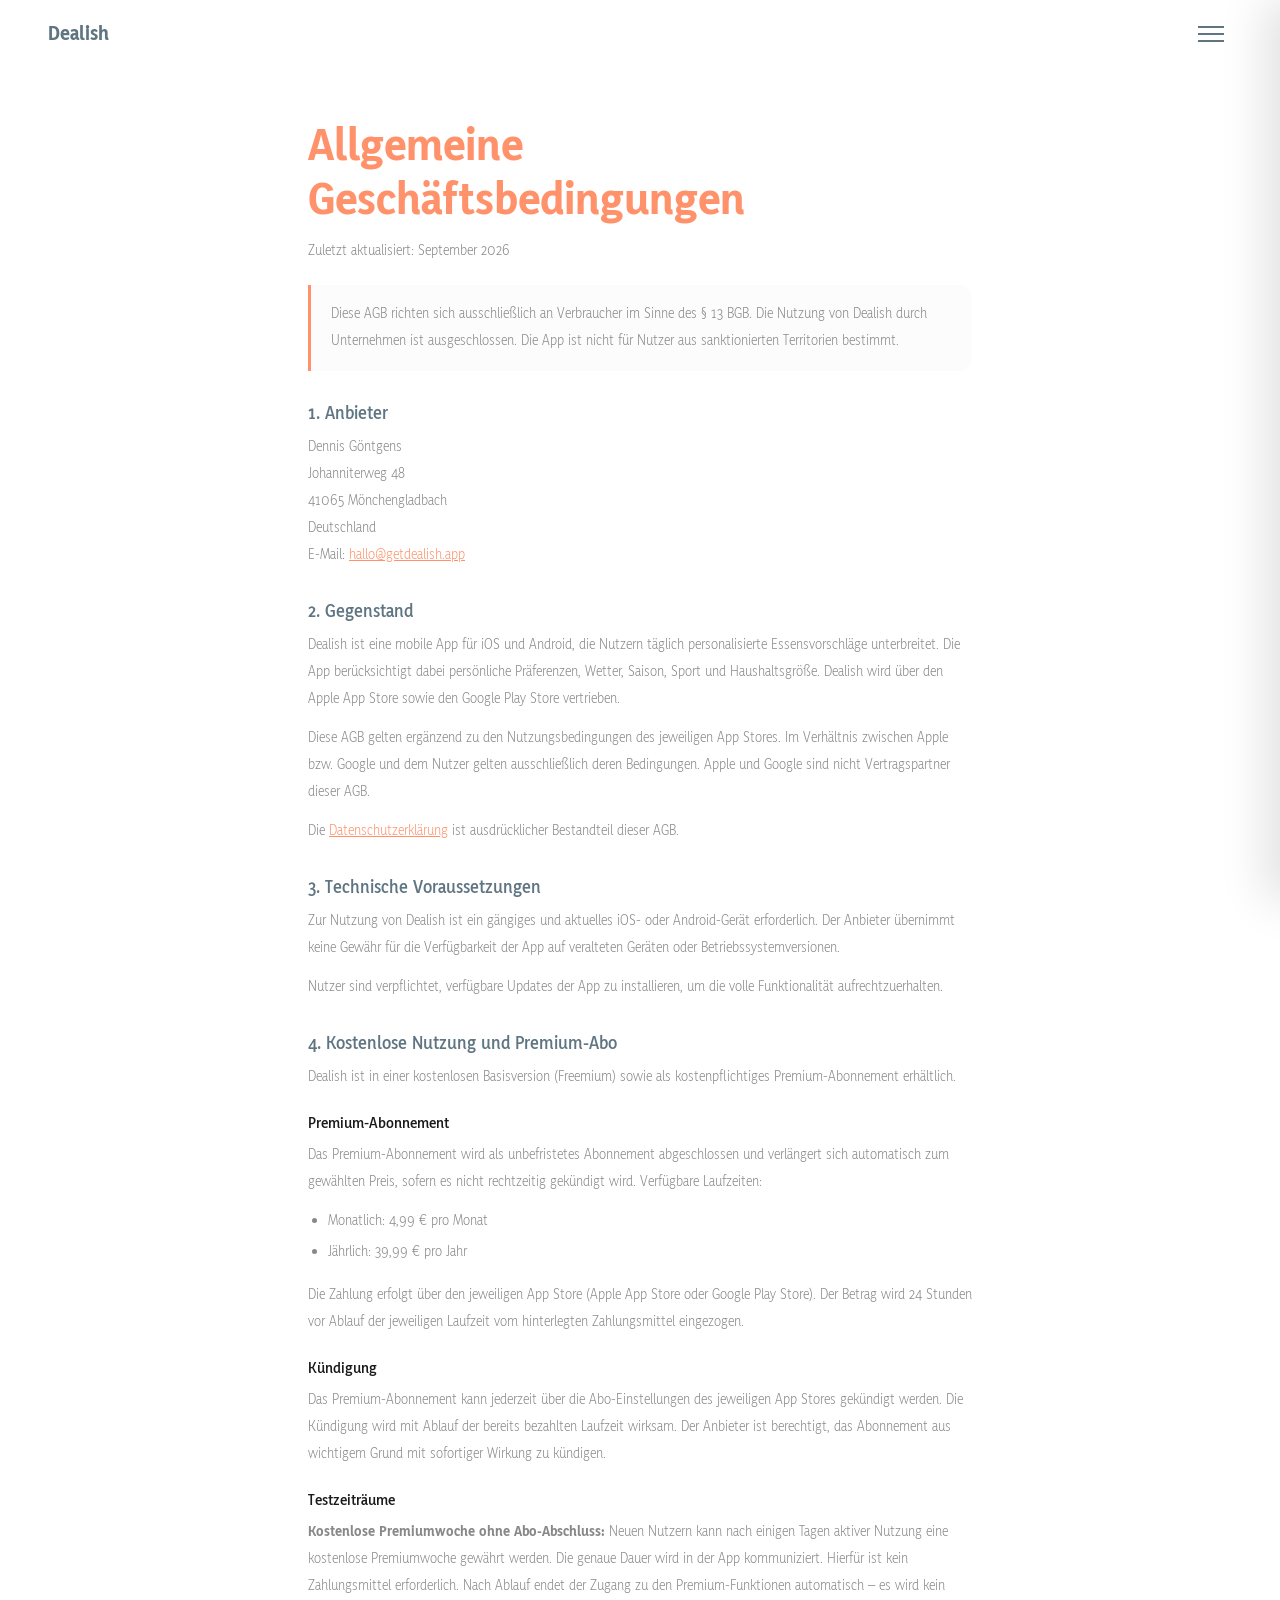
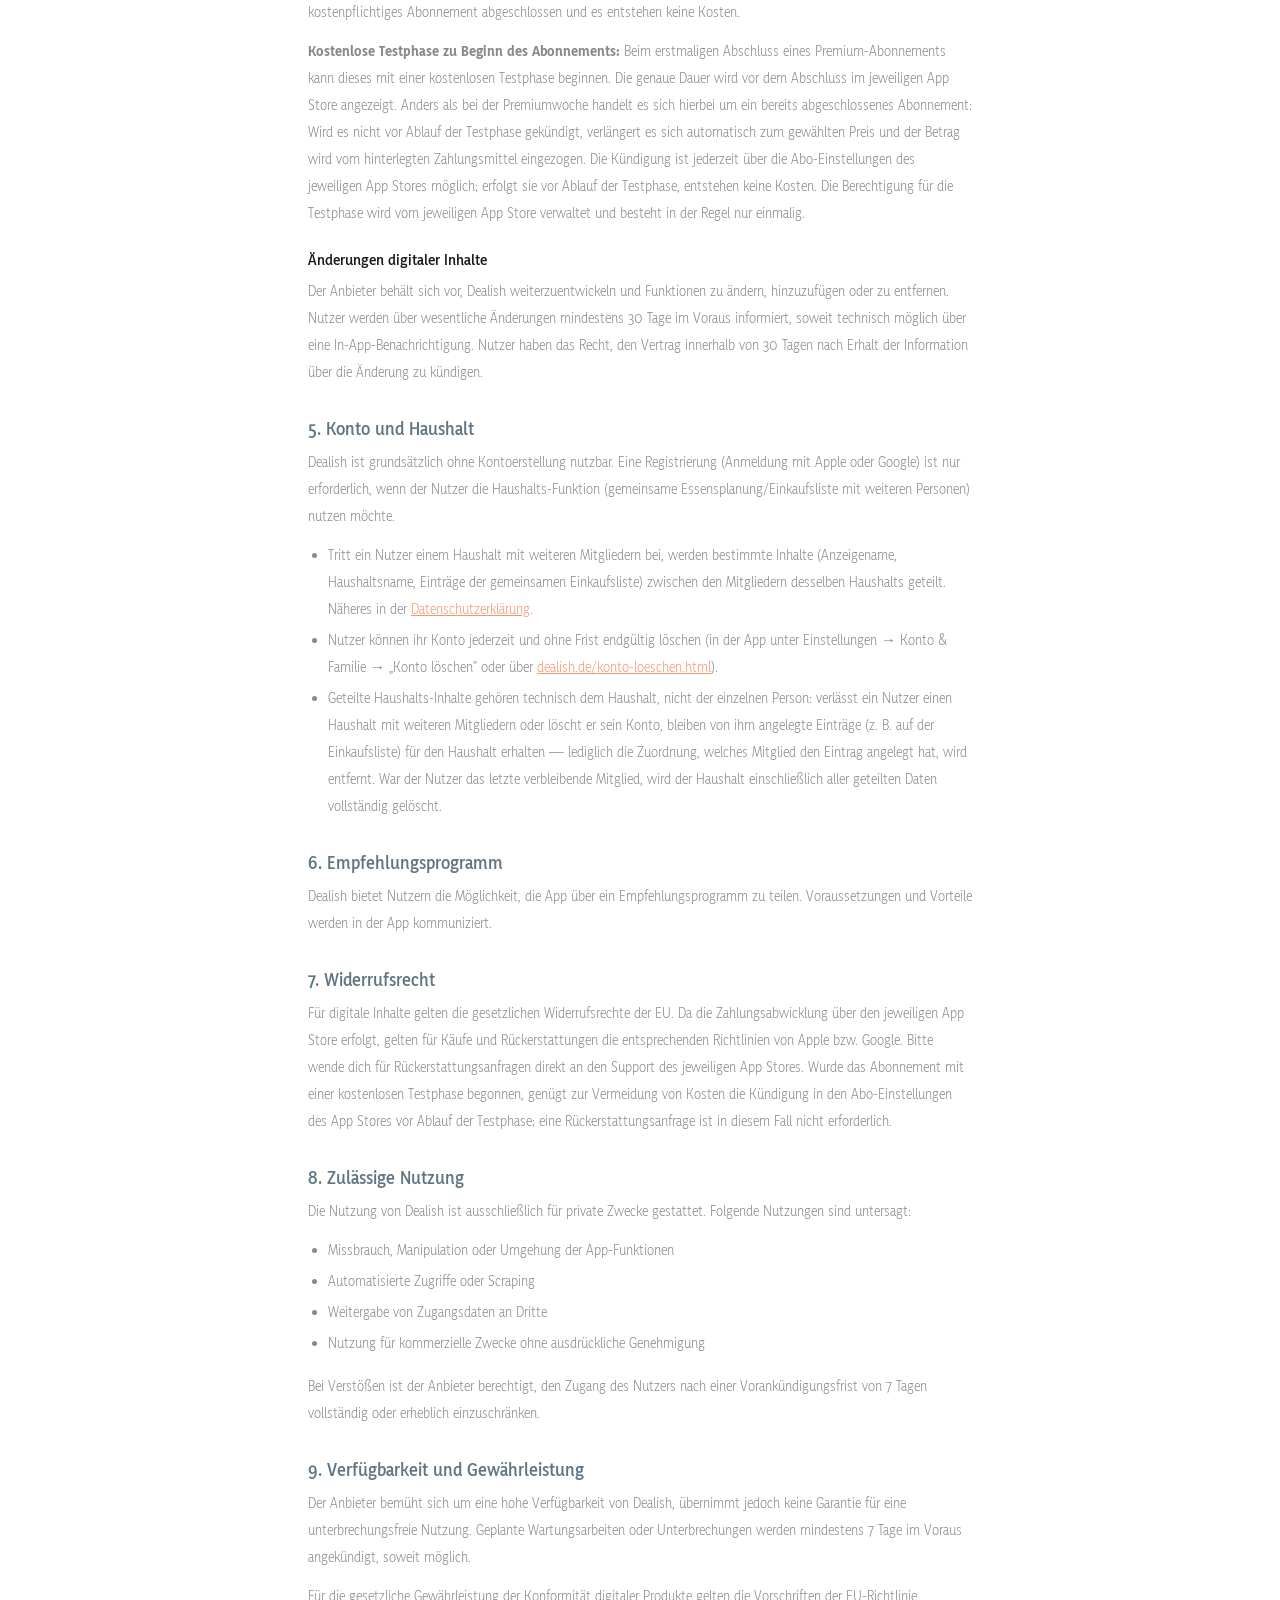
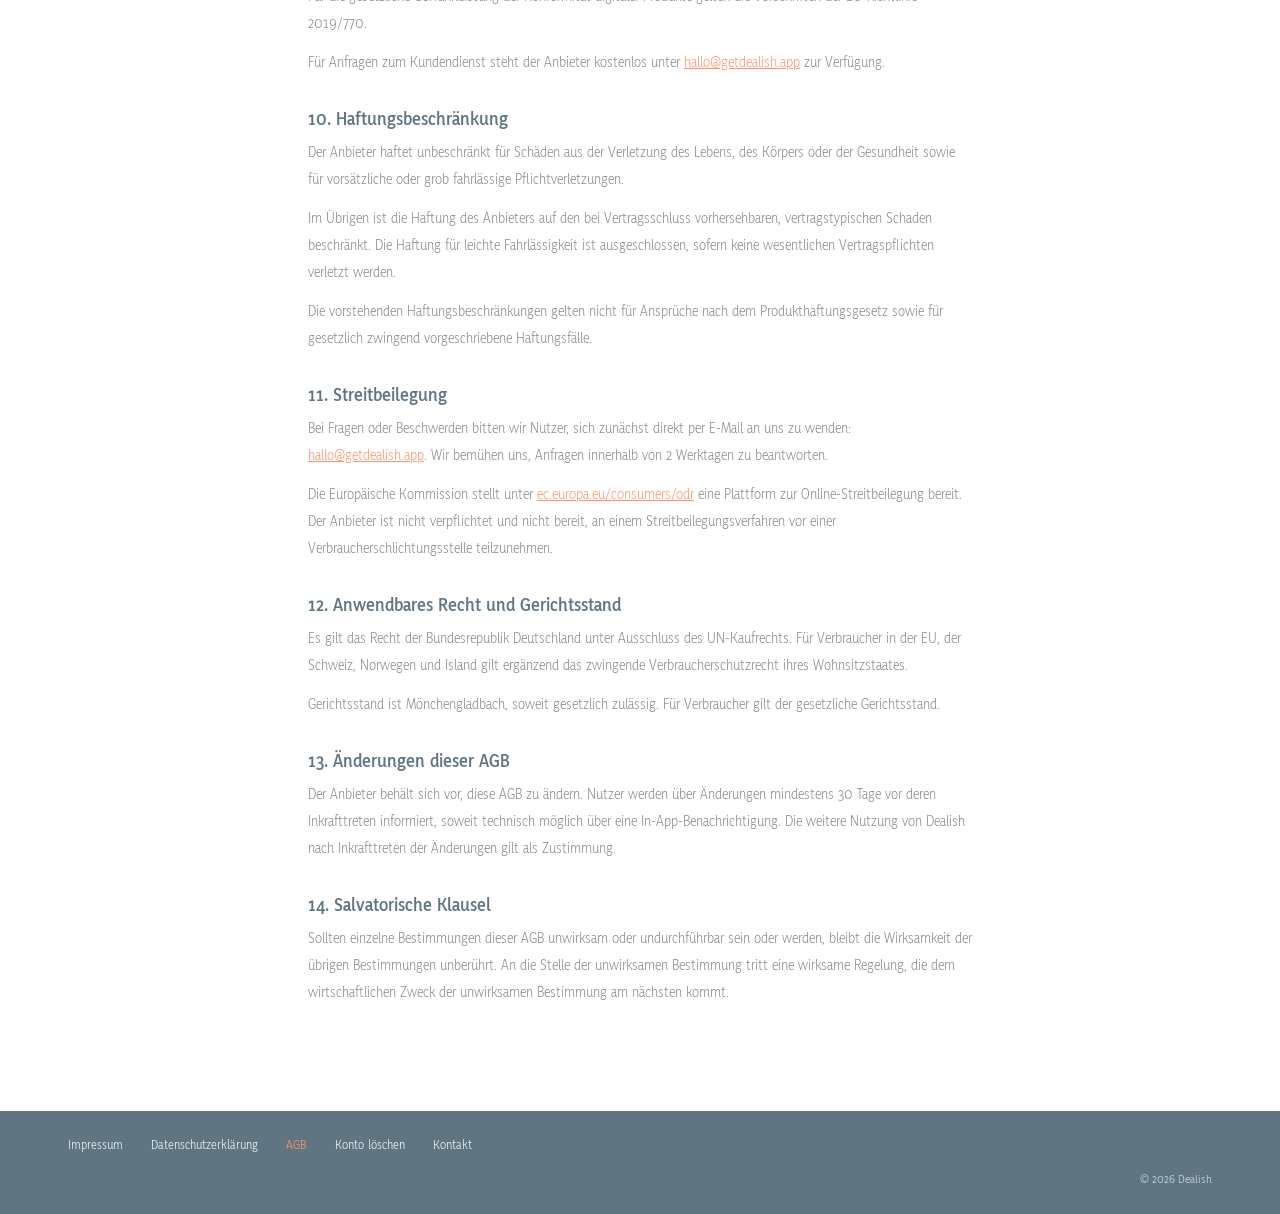
==== commit 23440c5c: "Add files via upload" ====
--- a/agb.html
+++ b/agb.html
@@ -26,7 +26,7 @@
 
 <main class="legal">
   <h1>Allgemeine<br />Geschäftsbedingungen</h1>
-  <p class="legal-datum">Zuletzt aktualisiert: Juli 2026</p>
+  <p class="legal-datum">Zuletzt aktualisiert: September 2026</p>
 
   <div class="notice">
     <p>Diese AGB richten sich ausschließlich an Verbraucher im Sinne des § 13 BGB. Die Nutzung von Dealish durch Unternehmen ist ausgeschlossen. Die App ist nicht für Nutzer aus sanktionierten Territorien bestimmt.</p>
@@ -64,8 +64,9 @@
   <h3>Kündigung</h3>
   <p>Das Premium-Abonnement kann jederzeit über die Abo-Einstellungen des jeweiligen App Stores gekündigt werden. Die Kündigung wird mit Ablauf der bereits bezahlten Laufzeit wirksam. Der Anbieter ist berechtigt, das Abonnement aus wichtigem Grund mit sofortiger Wirkung zu kündigen.</p>
 
-  <h3>Testzeitraum</h3>
-  <p>Neuen Nutzern kann eine kostenlose Testphase für das Premium-Abonnement gewährt werden. Die genaue Dauer wird in der App kommuniziert. Nach Ablauf der Testphase endet der Zugang zu den Premium-Funktionen automatisch – es wird kein kostenpflichtiges Abonnement abgeschlossen.</p>
+  <h3>Testzeiträume</h3>
+  <p><strong>Kostenlose Premiumwoche ohne Abo-Abschluss:</strong> Neuen Nutzern kann nach einigen Tagen aktiver Nutzung eine kostenlose Premiumwoche gewährt werden. Die genaue Dauer wird in der App kommuniziert. Hierfür ist kein Zahlungsmittel erforderlich. Nach Ablauf endet der Zugang zu den Premium-Funktionen automatisch – es wird kein kostenpflichtiges Abonnement abgeschlossen und es entstehen keine Kosten.</p>
+  <p><strong>Kostenlose Testphase zu Beginn des Abonnements:</strong> Beim erstmaligen Abschluss eines Premium-Abonnements kann dieses mit einer kostenlosen Testphase beginnen. Die genaue Dauer wird vor dem Abschluss im jeweiligen App Store angezeigt. Anders als bei der Premiumwoche handelt es sich hierbei um ein bereits abgeschlossenes Abonnement: Wird es nicht vor Ablauf der Testphase gekündigt, verlängert es sich automatisch zum gewählten Preis und der Betrag wird vom hinterlegten Zahlungsmittel eingezogen. Die Kündigung ist jederzeit über die Abo-Einstellungen des jeweiligen App Stores möglich; erfolgt sie vor Ablauf der Testphase, entstehen keine Kosten. Die Berechtigung für die Testphase wird vom jeweiligen App Store verwaltet und besteht in der Regel nur einmalig.</p>
 
   <h3>Änderungen digitaler Inhalte</h3>
   <p>Der Anbieter behält sich vor, Dealish weiterzuentwickeln und Funktionen zu ändern, hinzuzufügen oder zu entfernen. Nutzer werden über wesentliche Änderungen mindestens 30 Tage im Voraus informiert, soweit technisch möglich über eine In-App-Benachrichtigung. Nutzer haben das Recht, den Vertrag innerhalb von 30 Tagen nach Erhalt der Information über die Änderung zu kündigen.</p>
@@ -82,7 +83,7 @@
   <p>Dealish bietet Nutzern die Möglichkeit, die App über ein Empfehlungsprogramm zu teilen. Voraussetzungen und Vorteile werden in der App kommuniziert.</p>
 
   <h2>7. Widerrufsrecht</h2>
-  <p>Für digitale Inhalte gelten die gesetzlichen Widerrufsrechte der EU. Da die Zahlungsabwicklung über den jeweiligen App Store erfolgt, gelten für Käufe und Rückerstattungen die entsprechenden Richtlinien von Apple bzw. Google. Bitte wende dich für Rückerstattungsanfragen direkt an den Support des jeweiligen App Stores.</p>
+  <p>Für digitale Inhalte gelten die gesetzlichen Widerrufsrechte der EU. Da die Zahlungsabwicklung über den jeweiligen App Store erfolgt, gelten für Käufe und Rückerstattungen die entsprechenden Richtlinien von Apple bzw. Google. Bitte wende dich für Rückerstattungsanfragen direkt an den Support des jeweiligen App Stores. Wurde das Abonnement mit einer kostenlosen Testphase begonnen, genügt zur Vermeidung von Kosten die Kündigung in den Abo-Einstellungen des App Stores vor Ablauf der Testphase; eine Rückerstattungsanfrage ist in diesem Fall nicht erforderlich.</p>
 
   <h2>8. Zulässige Nutzung</h2>
   <p>Die Nutzung von Dealish ist ausschließlich für private Zwecke gestattet. Folgende Nutzungen sind untersagt:</p>
--- a/css/tokens.css
+++ b/css/tokens.css
@@ -0,0 +1,55 @@
+/* Fundament: Schrift (selbst gehostet, Master 94.3) + Farb-/Radius-Tokens.
+   Quelle Farben: logic/colors.js (App-Repo) bzw. Svenjas Design, siehe
+   docs/auftrag_website_relaunch.md Abschnitt 3.2. */
+
+@font-face {
+  font-family: 'Yaldevi Colombo';
+  src: url('../fonts/YaldeviColombo-Light.woff2') format('woff2');
+  font-weight: 300;
+  font-style: normal;
+  font-display: swap;
+}
+@font-face {
+  font-family: 'Yaldevi Colombo';
+  src: url('../fonts/YaldeviColombo-Regular.woff2') format('woff2');
+  font-weight: 400;
+  font-style: normal;
+  font-display: swap;
+}
+@font-face {
+  font-family: 'Yaldevi Colombo';
+  src: url('../fonts/YaldeviColombo-Medium.woff2') format('woff2');
+  font-weight: 500;
+  font-style: normal;
+  font-display: swap;
+}
+@font-face {
+  font-family: 'Yaldevi Colombo';
+  src: url('../fonts/YaldeviColombo-SemiBold.woff2') format('woff2');
+  font-weight: 600;
+  font-style: normal;
+  font-display: swap;
+}
+@font-face {
+  font-family: 'Yaldevi Colombo';
+  src: url('../fonts/YaldeviColombo-Bold.woff2') format('woff2');
+  font-weight: 700;
+  font-style: normal;
+  font-display: swap;
+}
+
+:root {
+  --apricot:         #FF926A;
+  --blau:             #5F7582;
+  --text:             #1A1A1A;
+  --text-sekundaer:   #888888;
+  --weiss:            #FFFFFF;
+  --karte:            #FCFCFC;
+  --ton-warm:         #F9F3F3;
+  --kachel-rahmen:    #CECFD3;
+  --kachel-fuellung:  #F3F4F6;
+
+  --r-card:  12px;
+  --r-sheet: 24px;
+  --r-pill:  100px;
+}
--- a/css/site.css
+++ b/css/site.css
@@ -0,0 +1,71 @@
+/* Geteiltes Layout: Reset, Kopf/Burgermenü, Footer, Label.
+   Auf JEDER Seite eingebunden (Auftrag Abschnitt 5.1) — eine Quelle statt
+   Duplikat in fünf Dateien. Seiten-spezifische Styles bleiben pro Seite. */
+
+*, *::before, *::after { box-sizing: border-box; margin: 0; padding: 0; }
+
+body {
+  font-family: 'Yaldevi Colombo', sans-serif;
+  background: var(--weiss);
+  color: var(--text);
+  overflow-x: hidden;
+}
+
+a { font-family: inherit; }
+
+.label { font-size: 17px; font-weight: 600; color: var(--apricot); margin-bottom: 6px }
+
+/* ── KOPF (auf jeder Seite gleich) ── */
+.kopf {
+  position: sticky; top: 0; z-index: 100; padding: 18px 48px;
+  display: flex; align-items: center; justify-content: space-between;
+  background: rgba(255,255,255,0.92); backdrop-filter: blur(12px);
+}
+.logo { font-size: 21px; font-weight: 700; color: var(--blau); text-decoration: none; cursor: pointer }
+
+.burger { background:none;border:0;cursor:pointer;padding:8px;display:flex;flex-direction:column;gap:5px;z-index:210 }
+.burger span { width:26px;height:2px;background:var(--blau);display:block;transition:transform .25s,opacity .2s }
+.burger.auf span:nth-child(1) { transform: translateY(7px) rotate(45deg) }
+.burger.auf span:nth-child(2) { opacity: 0 }
+.burger.auf span:nth-child(3) { transform: translateY(-7px) rotate(-45deg) }
+.burger:focus-visible { outline: 3px solid var(--apricot); outline-offset: 2px }
+
+.schleier {
+  position: fixed; inset: 0; background: rgba(26,26,26,0.35); opacity: 0;
+  pointer-events: none; transition: opacity .25s; z-index: 190;
+}
+.schleier.auf { opacity: 1; pointer-events: auto }
+
+.menue {
+  position: fixed; top: 0; right: 0; height: 100vh; width: 320px; max-width: 84vw;
+  background: var(--weiss); box-shadow: -14px 0 44px rgba(0,0,0,0.12);
+  transform: translateX(100%); transition: transform .3s ease; z-index: 200;
+  padding: 96px 36px 36px; display: flex; flex-direction: column;
+  justify-content: flex-start; overflow-y: auto;
+}
+.menue.auf { transform: translateX(0) }
+.menue a {
+  flex: 0 0 auto; font-size: 17px; font-weight: 400; color: var(--blau);
+  text-decoration: none; padding: 15px 0; border-bottom: 1px solid var(--kachel-rahmen); cursor: pointer;
+}
+.menue a:hover, .menue a.aktiv { color: var(--apricot) }
+.menue a:focus-visible { outline: 3px solid var(--apricot); outline-offset: 2px }
+
+footer { background: var(--blau) }
+.footer-inner {
+  max-width: 1240px; margin: 0 auto; padding: 26px 48px;
+  display:flex;flex-wrap:wrap;gap:18px;align-items:center;justify-content:space-between;
+}
+.footer-links { display: flex; gap: 28px; flex-wrap: wrap }
+.footer-links a { font-size: 13px; color: rgba(255,255,255,0.85); text-decoration: none; cursor: pointer }
+.footer-links a:hover, .footer-links a.aktiv { color: var(--apricot) }
+.footer-links a:focus-visible { outline: 3px solid var(--apricot); outline-offset: 2px }
+.footer-copy { font-size: 12px; color: rgba(255,255,255,0.65); width: 100%; text-align: right }
+
+@media (prefers-reduced-motion: reduce) { * { transition: none !important } }
+
+@media (max-width: 640px) {
+  .kopf { padding: 14px 20px }
+  .footer-inner { padding: 24px 20px }
+  .footer-copy { text-align: left }
+}
--- a/css/legal.css
+++ b/css/legal.css
@@ -0,0 +1,68 @@
+/* Rechtsseiten + Konto löschen: gemeinsame Typografie/Card-Hülle.
+   Auftrag Abschnitt 5.2: Überschrift in --apricot, Datumszeile in
+   --text-sekundaer, Inhaltsübersicht in einer Karte, dann Fließtext.
+   Kopf/Burger/Footer kommen aus css/site.css (auf jeder Seite gleich). */
+
+main.legal { max-width: 760px; margin: 0 auto; padding: 52px 48px 92px }
+
+.legal h1 {
+  font-size: clamp(32px, 4vw, 48px); font-weight: 700; line-height: 1.12;
+  color: var(--apricot); margin-bottom: 10px;
+}
+.legal-datum, .meta { font-size: 13px; color: var(--text-sekundaer); margin-bottom: 36px }
+
+.legal h2 { font-size: 19px; font-weight: 600; color: var(--blau); margin: 30px 0 8px }
+.legal h3 { font-size: 16px; font-weight: 600; color: var(--text); margin: 22px 0 8px }
+.legal p { font-size: 15px; font-weight: 300; line-height: 1.8; color: var(--text-sekundaer); margin-bottom: 12px }
+.legal ul { margin: 0 0 16px 20px }
+.legal ul li { font-size: 15px; font-weight: 300; line-height: 1.8; color: var(--text-sekundaer); margin-bottom: 4px }
+.legal a { color: var(--apricot) }
+
+/* Kartenflächen auf der Rechtsseite (Inhaltsübersicht, Kontaktblock, Hinweis):
+   --karte statt --weiss, da die Seite selbst schon weiß ist (siehe Phase-2-
+   Korrektur) — sonst wäre die Karte auf dem Seitenhintergrund unsichtbar. */
+.legal-inhalt, .toc, .kontakt-block {
+  background: var(--karte); border-radius: var(--r-card); padding: 24px 28px; margin: 26px 0;
+}
+.legal-inhalt h2, .toc h2, .kontakt-block h2 { margin-top: 0 }
+.kontakt-block p { margin-bottom: 4px }
+.kontakt-block p:last-child { margin-top: 8px }
+
+.notice {
+  background: var(--karte); border-left: 3px solid var(--apricot);
+  padding: 16px 20px; border-radius: 0 var(--r-card) var(--r-card) 0; margin: 20px 0;
+}
+.notice p { margin: 0 }
+
+/* ── Konto löschen: eigenständige Karten/Button-Bausteine (Zustandslogik
+   unangetastet — nur diese Hüllen-Klassen, IDs bleiben wie im Skript) ── */
+.card { background: var(--karte); border-radius: var(--r-card); padding: 28px; margin: 24px 0 }
+.card p:last-child { margin-bottom: 0 }
+.email-badge { font-size: 13px; color: var(--text-sekundaer); margin-bottom: 20px }
+.email-badge strong { color: var(--text); font-weight: 500 }
+
+.btn {
+  display: block; width: 100%; border: none; border-radius: var(--r-pill);
+  padding: 14px 20px; font-family: 'Yaldevi Colombo', sans-serif; font-size: 15px;
+  font-weight: 500; cursor: pointer; text-align: center; margin-top: 12px;
+}
+.btn:first-child { margin-top: 0 }
+.btn:disabled { opacity: 0.5; cursor: default }
+.btn:focus-visible { outline: 3px solid var(--apricot); outline-offset: 3px }
+.btn-google { background: var(--weiss); color: var(--text); border: 1px solid var(--kachel-rahmen) }
+.btn-apple { background: #000; color: #fff }
+.btn-destruktiv { background: var(--weiss); color: #CC3300; border: 1px solid var(--kachel-rahmen) }
+.btn-abbrechen { background: transparent; color: var(--text-sekundaer); font-size: 13px; padding: 10px }
+
+.hinweis-block { background: var(--ton-warm); border-radius: var(--r-card); padding: 16px 18px; margin: 16px 0 }
+.hinweis-block p { color: var(--text); font-size: 13px; margin-bottom: 0 }
+
+.status { border-radius: var(--r-card); padding: 24px; margin: 24px 0; font-size: 14px; line-height: 1.6 }
+.status-erfolg { background: #EEF7EE; color: var(--text) }
+.status-fehler { background: #FDEEEA; color: var(--text) }
+
+.hidden { display: none !important }
+
+@media (max-width: 640px) {
+  main.legal { padding: 36px 20px 68px }
+}
